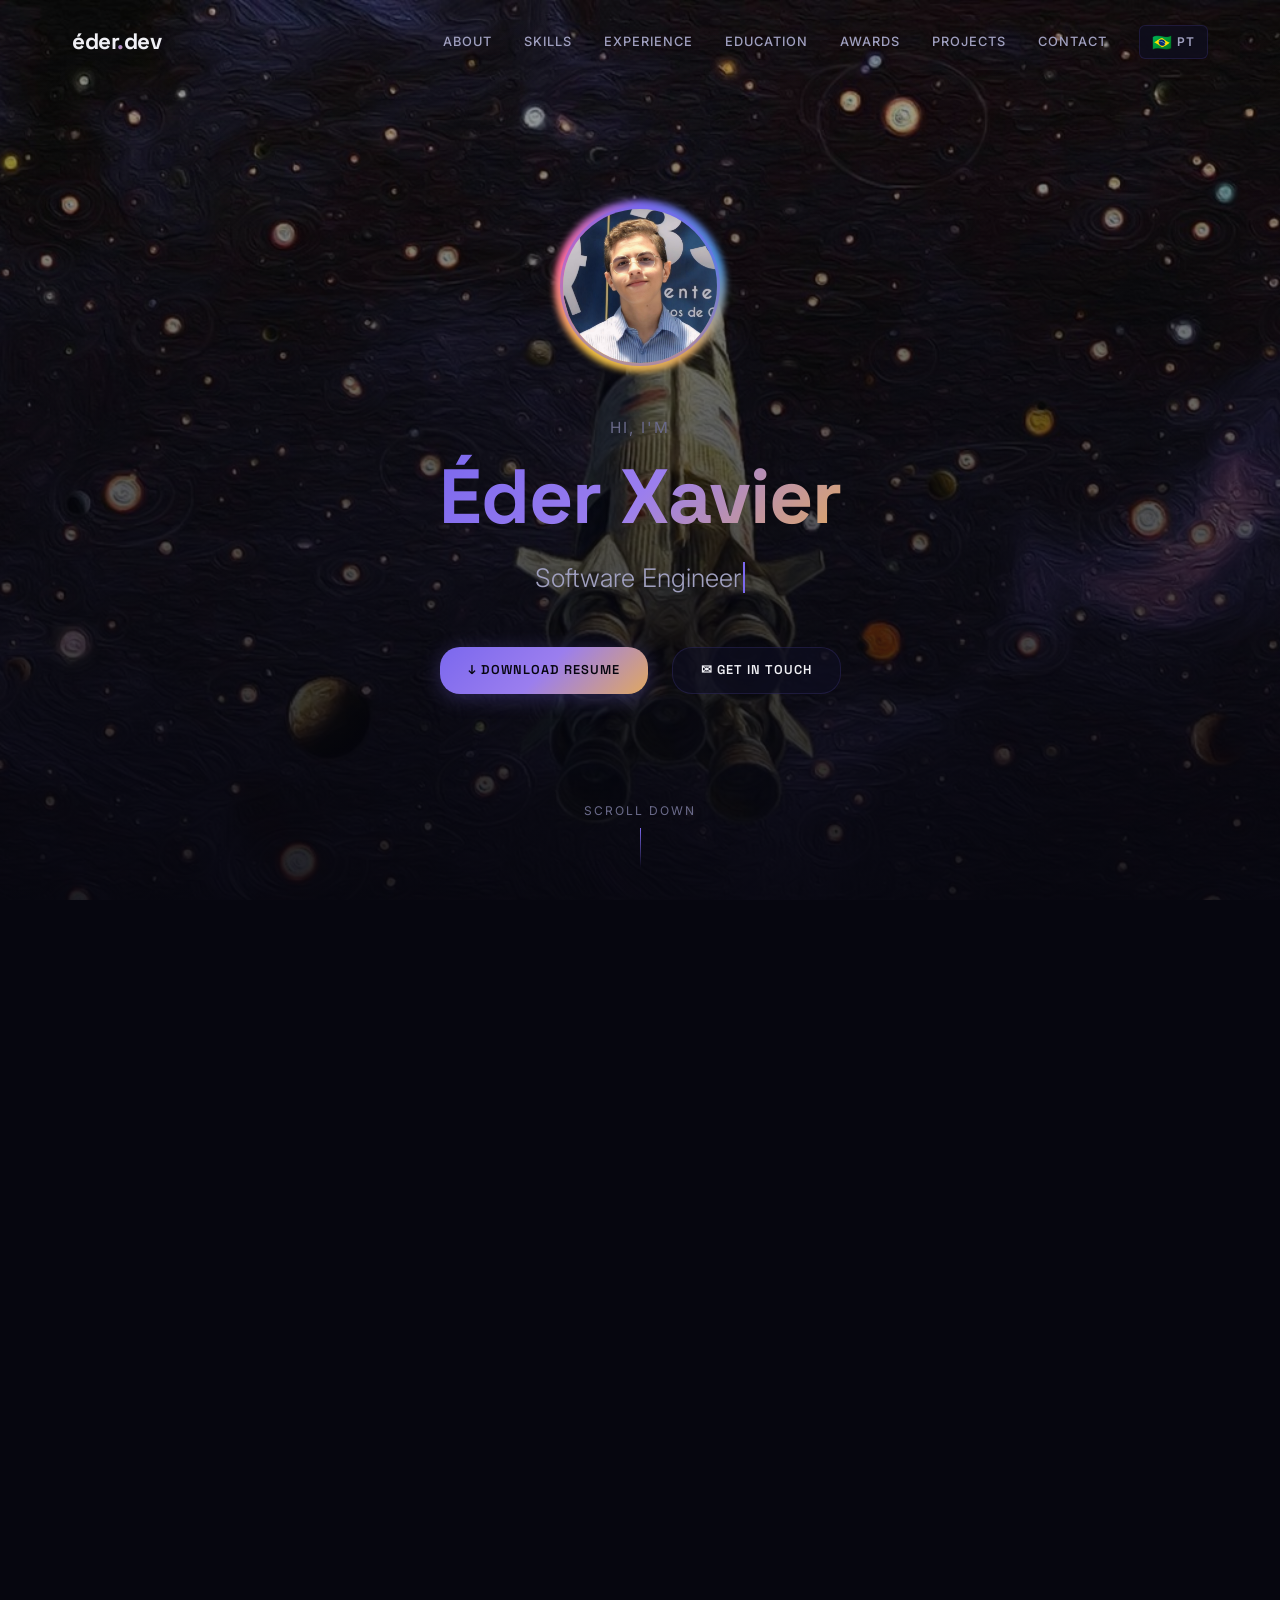
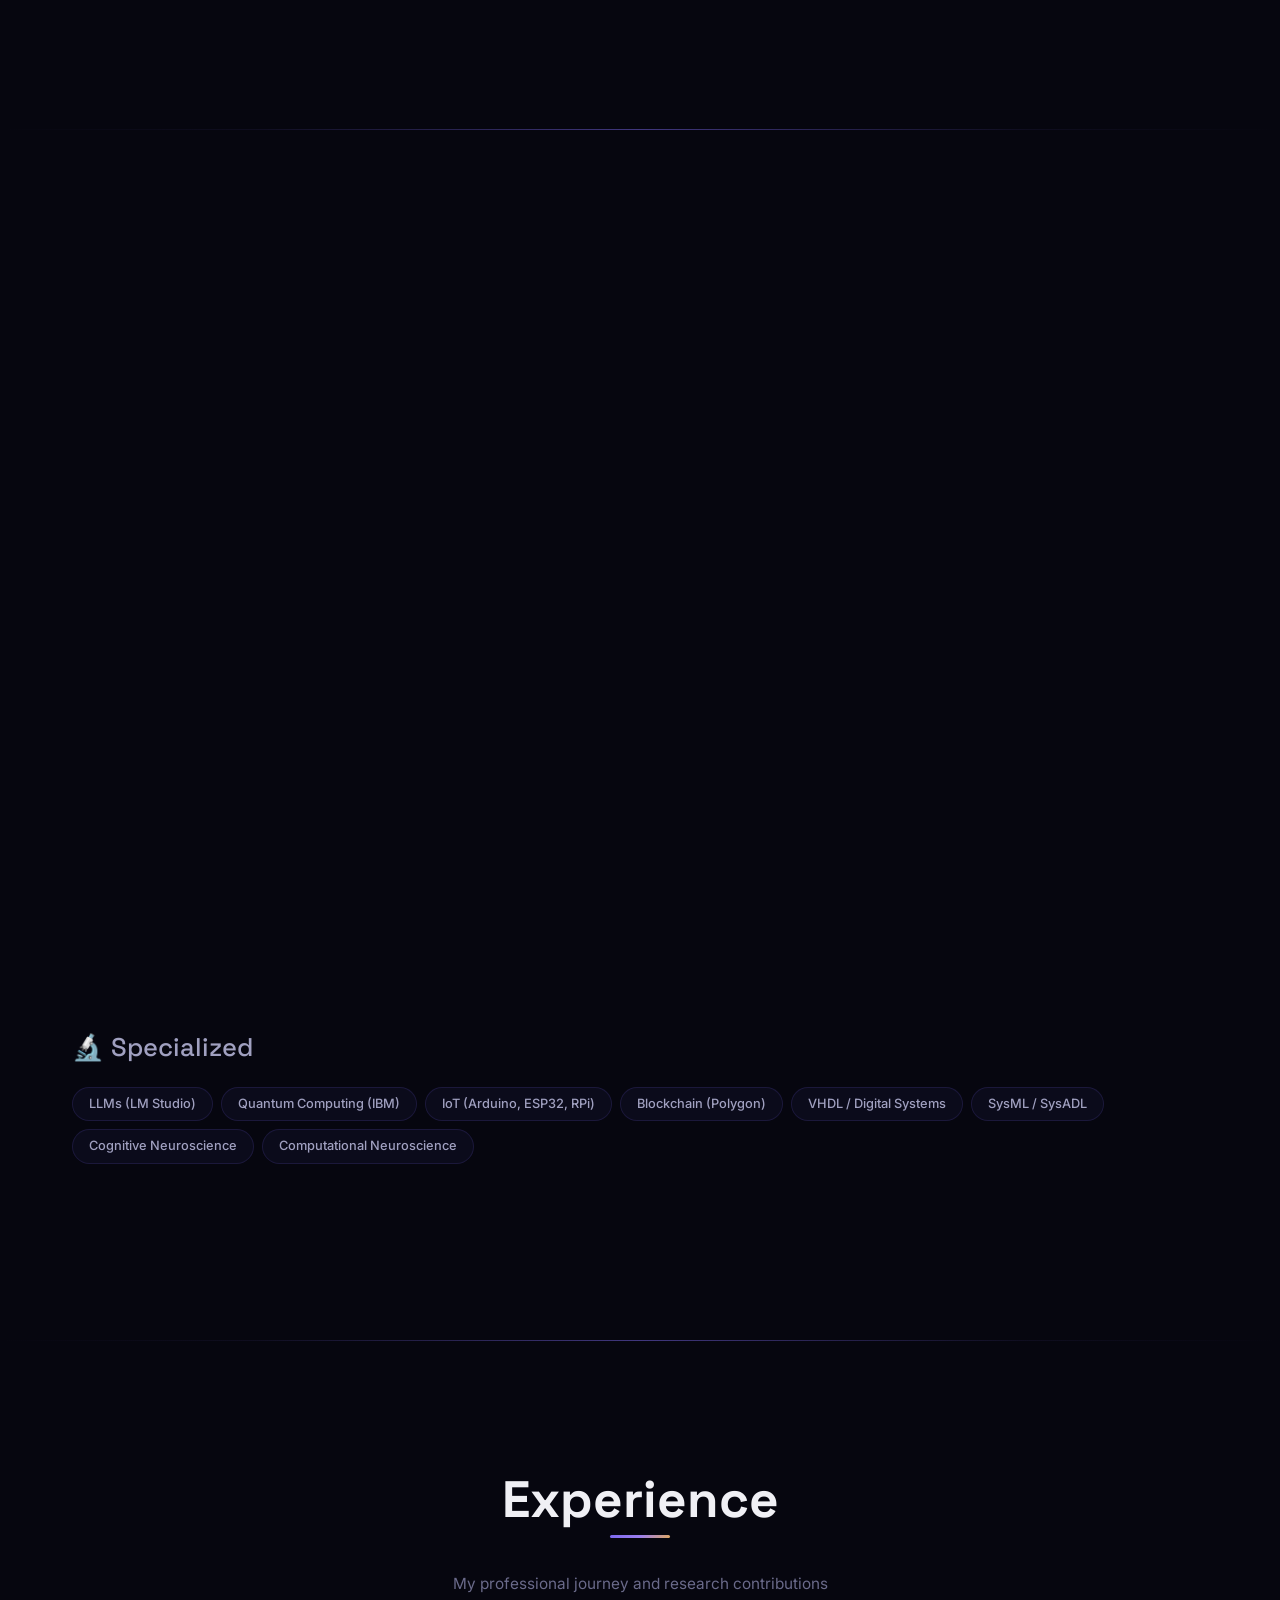
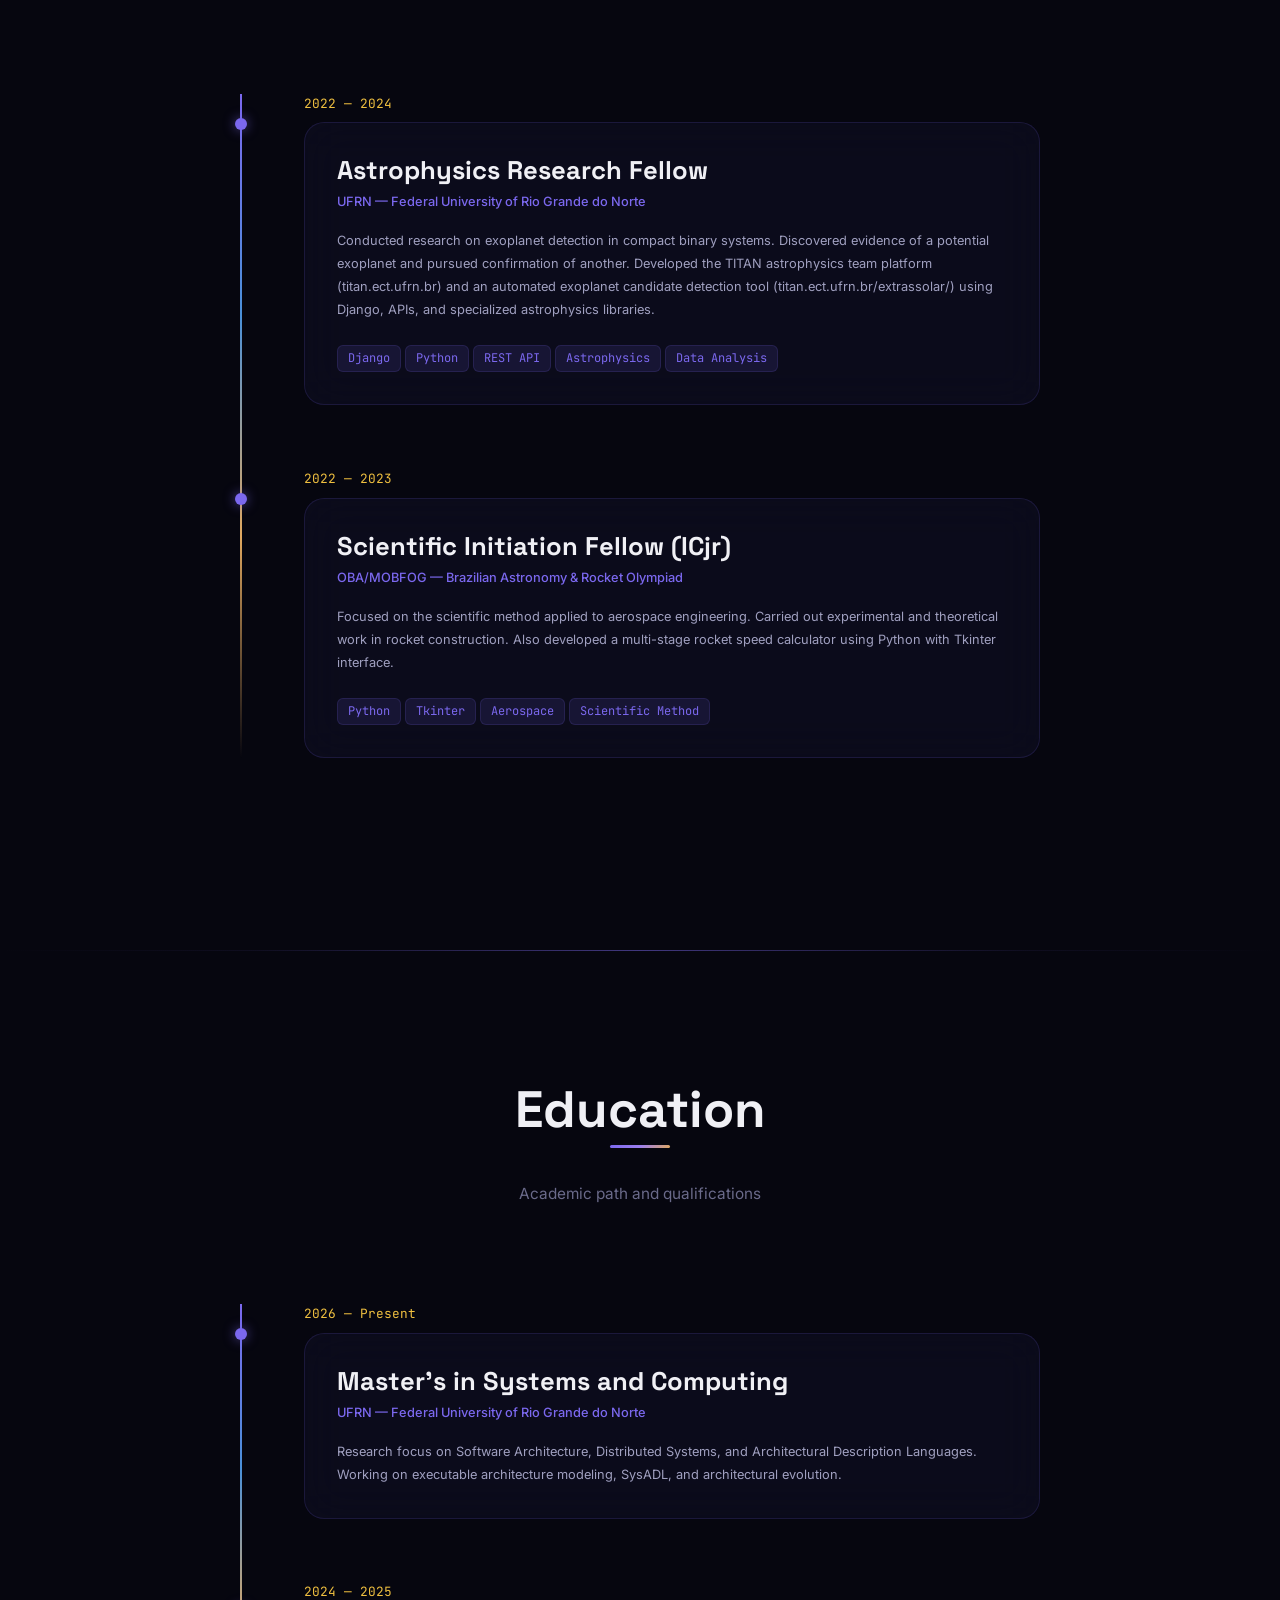
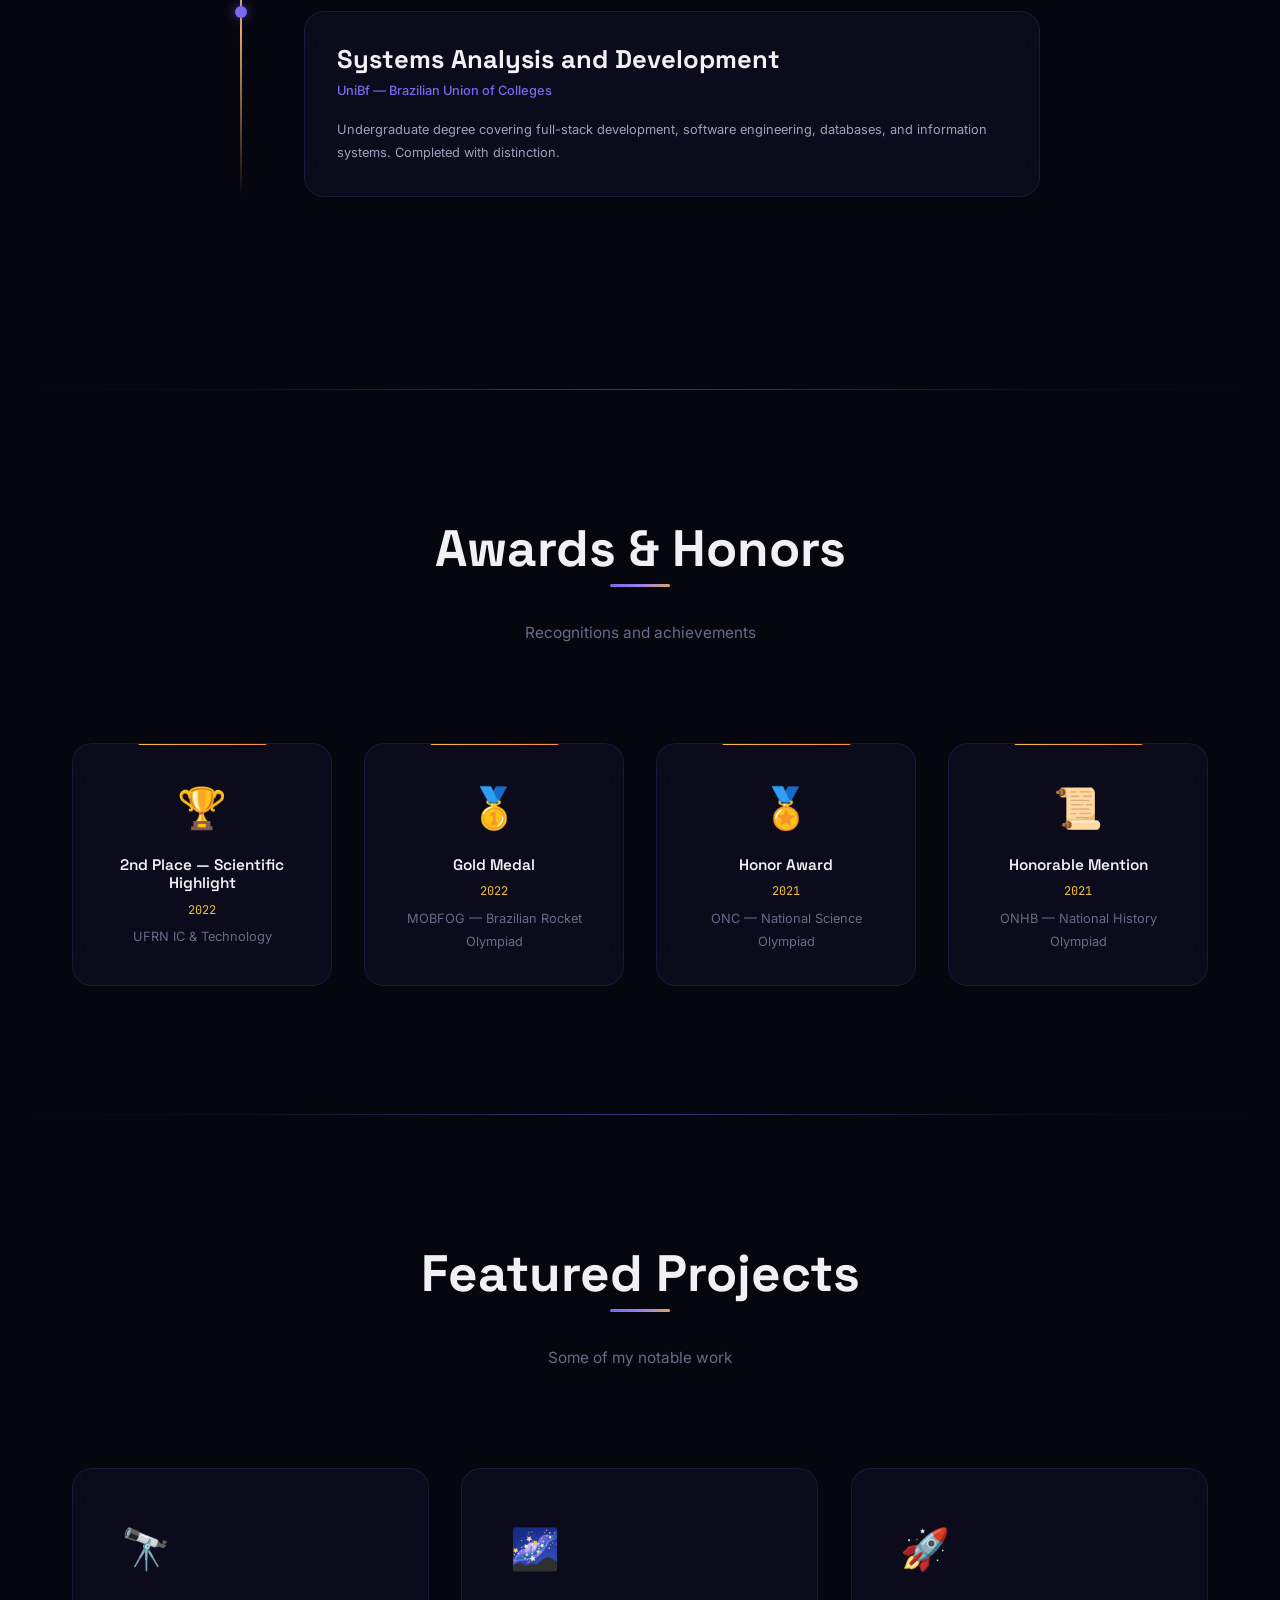
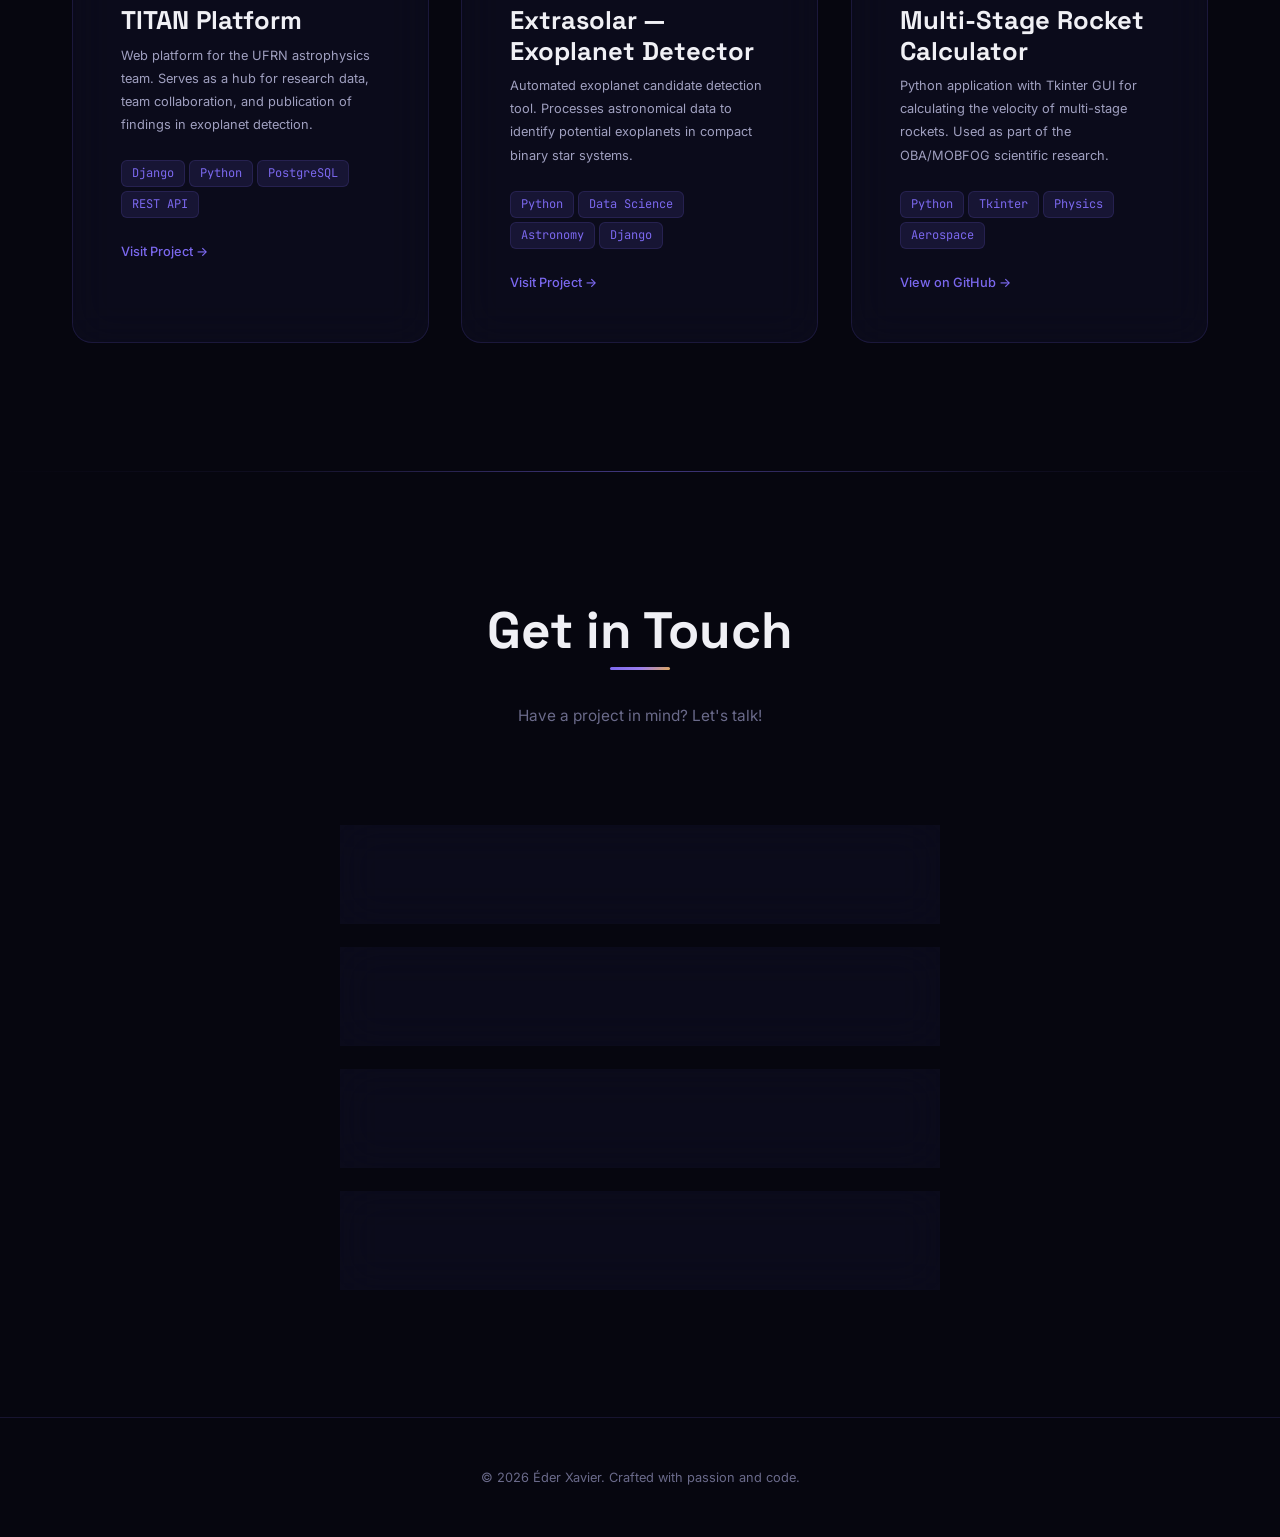
==== index.html @ 8500998a "initial" ====
<!DOCTYPE html>
<html lang="en">
<head>
  <meta charset="UTF-8">
  <meta name="viewport" content="width=device-width, initial-scale=1.0">
  <meta name="description" content="Éder Xavier — Software Engineer, Astrophysics Researcher & MSc Student. Portfolio showcasing projects in software architecture, distributed systems, and exoplanet detection.">
  <meta name="keywords" content="Éder Xavier, Software Engineer, Portfolio, UFRN, Astrophysics, Python, JavaScript, Django, React">
  <meta name="author" content="Éder Xavier">
  <meta property="og:title" content="Éder Xavier — Software Engineer & Researcher">
  <meta property="og:description" content="Portfolio showcasing software architecture, astrophysics research, and innovative web platforms.">
  <meta property="og:type" content="website">
  <title>Éder Xavier — Software Engineer & Researcher</title>

  <!-- Stylesheets -->
  <link rel="stylesheet" href="css/base.css">
  <link rel="stylesheet" href="css/layout.css">
  <link rel="stylesheet" href="css/components.css">
  <link rel="stylesheet" href="css/animations.css">

  <!-- Favicon (rocket emoji as SVG favicon) -->
  <link rel="icon" href="data:image/svg+xml,<svg xmlns='http://www.w3.org/2000/svg' viewBox='0 0 100 100'><text y='.9em' font-size='90'>🚀</text></svg>">
</head>
<body>

  <!-- ========== LOADING SCREEN ========== -->
  <div class="loader" id="loader">
    <div class="loader__rocket">🚀</div>
    <div class="loader__bar">
      <div class="loader__progress" id="loader-progress"></div>
    </div>
  </div>

  <!-- ========== PARTICLE CANVAS ========== -->
  <canvas id="particles-canvas"></canvas>

  <!-- ========== NAVIGATION ========== -->
  <nav class="nav" id="navbar">
    <div class="nav__inner">
      <a href="#" class="nav__logo">éder<span>.</span>dev</a>

      <div class="nav__links" id="nav-links">
        <a href="#about" class="nav__link" data-i18n="nav.about">About</a>
        <a href="#skills" class="nav__link" data-i18n="nav.skills">Skills</a>
        <a href="#experience" class="nav__link" data-i18n="nav.experience">Experience</a>
        <a href="#education" class="nav__link" data-i18n="nav.education">Education</a>
        <a href="#awards" class="nav__link" data-i18n="nav.awards">Awards</a>
        <a href="#projects" class="nav__link" data-i18n="nav.projects">Projects</a>
        <a href="#contact" class="nav__link" data-i18n="nav.contact">Contact</a>

        <button class="lang-toggle" id="lang-toggle" aria-label="Toggle Language">
          <span class="lang-toggle__flag">🇧🇷</span>
          <span class="lang-toggle__text">PT</span>
        </button>
      </div>

      <div class="nav__hamburger" id="hamburger">
        <span></span>
        <span></span>
        <span></span>
      </div>
    </div>
  </nav>

  <!-- ========== HERO SECTION ========== -->
  <section class="section section--hero" id="hero">
    <div class="hero">
      <div class="hero__bg">
        <img src="media/fotofoguete.jpeg" alt="Rocket launching through space — artistic painting" loading="eager">
        <div class="hero__overlay"></div>
      </div>

      <div class="hero__content">
        <div class="hero__photo-wrapper">
          <div class="hero__photo-glow"></div>
          <img src="media/eu.jpg" alt="Éder Xavier — Profile Photo" class="hero__photo">
        </div>

        <p class="hero__greeting" style="font-size: var(--fs-body); color: var(--color-text-muted); margin-bottom: var(--space-sm); letter-spacing: 2px; text-transform: uppercase;">
          <span data-i18n="hero.greeting">Hi, I'm</span>
        </p>

        <h1 class="hero__name">
          <span class="text-gradient">Éder Xavier</span>
        </h1>

        <div class="hero__title-line">
          <span id="typewriter"></span><span class="typewriter-cursor"></span>
        </div>

        <div class="hero__cta">
          <a href="docs/eder-resume-2026.pdf" class="btn btn--primary" download data-i18n="hero.cta.resume">↓ Download Resume</a>
          <a href="#contact" class="btn btn--outline" data-i18n="hero.cta.contact">✉ Get in Touch</a>
        </div>
      </div>

      <div class="hero__scroll">
        <span data-i18n="hero.scroll">Scroll Down</span>
        <div class="hero__scroll-line"></div>
      </div>
    </div>
  </section>

  <!-- ========== ABOUT SECTION ========== -->
  <section class="section" id="about">
    <div class="container">
      <div class="section__header reveal">
        <h2 class="section__title" data-i18n="about.title">About Me</h2>
        <p class="section__subtitle" data-i18n="about.subtitle">A glimpse into who I am and what drives me</p>
      </div>

      <div class="about__grid">
        <div class="about__text">
          <p class="reveal reveal-delay-1" data-i18n="about.p1">
            I work in the field of Computing, focusing on Software Architecture, Distributed Systems, and Architectural Description Languages. My research centers on modeling, analysis, and execution of complex system architectures.
          </p>
          <p class="reveal reveal-delay-2" data-i18n="about.p2">
            I have experience in experimental software engineering, executable architectures, and the evolution of modeling languages, including SysML, ADLs, and tools supporting architectural execution.
          </p>
          <p class="reveal reveal-delay-3" data-i18n="about.p3">
            Beyond software, my background in astrophysics research and Neuroscience — gives me a unique interdisciplinary perspective that I bring to every project.
          </p>
        </div>

        <div class="about__info reveal reveal-delay-2">
          <div class="about__stats">
            <div class="stat">
              <div class="stat__number" data-count="4" data-suffix="+">0</div>
              <div class="stat__label" data-i18n="stat.years">Years of Experience</div>
            </div>
            <div class="stat">
              <div class="stat__number" data-count="10" data-suffix="+">0</div>
              <div class="stat__label" data-i18n="stat.projects">Projects Completed</div>
            </div>
            <div class="stat">
              <div class="stat__number" data-count="5" data-suffix="+">0</div>
              <div class="stat__label" data-i18n="stat.publications">Research Areas</div>
            </div>
          </div>

          <div style="margin-top: var(--space-2xl);">
            <div class="reveal reveal-delay-3" style="display: flex; gap: var(--space-md); flex-wrap: wrap;">
              <span class="badge badge--gold">🇧🇷 Português — Nativo</span>
              <span class="badge badge--gold">🇺🇸 English — Proficient</span>
              <span class="badge">🇫🇷 Français — Basic</span>
            </div>
          </div>
        </div>
      </div>
    </div>
  </section>

  <div class="section-divider"></div>

  <!-- ========== SKILLS SECTION ========== -->
  <section class="section" id="skills">
    <div class="container">
      <div class="section__header reveal">
        <h2 class="section__title" data-i18n="skills.title">Skills & Technologies</h2>
        <p class="section__subtitle" data-i18n="skills.subtitle">Technologies and tools I work with</p>
      </div>

      <!-- Programming Languages -->
      <div class="skills__category reveal">
        <h3 class="skills__category-title" data-i18n="skills.languages">💻 Programming Languages</h3>
        <div class="skills__list">
          <span class="badge">Python</span>
          <span class="badge">JavaScript</span>
          <span class="badge">TypeScript</span>
          <span class="badge">Java</span>
          <span class="badge">PHP</span>
          <span class="badge">Dart</span>
          <span class="badge">C#</span>
          <span class="badge">C++</span>
          <span class="badge">Fortran</span>
          <span class="badge">MATLAB</span>
        </div>
      </div>

      <!-- Frameworks -->
      <div class="skills__category reveal">
        <h3 class="skills__category-title" data-i18n="skills.frameworks">🚀 Frameworks & Libraries</h3>
        <div class="skills__list">
          <span class="badge">Django</span>
          <span class="badge">Node.js</span>
          <span class="badge">React</span>
          <span class="badge">React Native</span>
          <span class="badge">Angular</span>
          <span class="badge">Sklearn</span>
          <span class="badge">TensorFlow</span>
          <span class="badge">Tkinter</span>
        </div>
      </div>

      <!-- DevOps -->
      <div class="skills__category reveal">
        <h3 class="skills__category-title" data-i18n="skills.devops">☁️ DevOps & Infrastructure</h3>
        <div class="skills__list">
          <span class="badge">Git / GitHub / GitLab</span>
          <span class="badge">AWS (EC2, S3, RDS)</span>
          <span class="badge">Nginx</span>
          <span class="badge">Gunicorn</span>
          <span class="badge">Linux</span>
          <span class="badge">UmbrellOS</span>
          <span class="badge">CasaOS</span>
          <span class="badge">REST APIs</span>
        </div>
      </div>

      <!-- Databases -->
      <div class="skills__category reveal">
        <h3 class="skills__category-title" data-i18n="skills.databases">🗄️ Databases</h3>
        <div class="skills__list">
          <span class="badge">PostgreSQL</span>
          <span class="badge">MySQL</span>
          <span class="badge">SQLite</span>
        </div>
      </div>

      <!-- Specialized -->
      <div class="skills__category reveal">
        <h3 class="skills__category-title" data-i18n="skills.other">🔬 Specialized</h3>
        <div class="skills__list">
          <span class="badge">LLMs (LM Studio)</span>
          <span class="badge">Quantum Computing (IBM)</span>
          <span class="badge">IoT (Arduino, ESP32, RPi)</span>
          <span class="badge">Blockchain (Polygon)</span>
          <span class="badge">VHDL / Digital Systems</span>
          <span class="badge">SysML / SysADL</span>
          <span class="badge">Cognitive Neuroscience</span>
          <span class="badge">Computational Neuroscience</span>
        </div>
      </div>
    </div>
  </section>

  <div class="section-divider"></div>

  <!-- ========== EXPERIENCE SECTION ========== -->
  <section class="section" id="experience">
    <div class="container">
      <div class="section__header reveal">
        <h2 class="section__title" data-i18n="experience.title">Experience</h2>
        <p class="section__subtitle" data-i18n="experience.subtitle">My professional journey and research contributions</p>
      </div>

      <div class="timeline">
        <!-- Astrophysics Research -->
        <div class="timeline__item reveal">
          <div class="timeline__dot"></div>
          <div class="timeline__date" data-i18n="exp1.date">2022 — 2024</div>
          <div class="timeline__card">
            <h3 class="timeline__card-title" data-i18n="exp1.title">Astrophysics Research Fellow</h3>
            <p class="timeline__card-subtitle" data-i18n="exp1.org">UFRN — Federal University of Rio Grande do Norte</p>
            <p class="timeline__card-text" data-i18n="exp1.desc">
              Conducted research on exoplanet detection in compact binary systems. Discovered evidence of a potential exoplanet and pursued confirmation of another. Developed the TITAN astrophysics team platform (titan.ect.ufrn.br) and an automated exoplanet candidate detection tool (titan.ect.ufrn.br/extrassolar/) using Django, APIs, and specialized astrophysics libraries.
            </p>
            <div class="card__tags">
              <span class="tag">Django</span>
              <span class="tag">Python</span>
              <span class="tag">REST API</span>
              <span class="tag">Astrophysics</span>
              <span class="tag">Data Analysis</span>
            </div>
          </div>
        </div>

        <!-- IC Junior -->
        <div class="timeline__item reveal">
          <div class="timeline__dot"></div>
          <div class="timeline__date" data-i18n="exp2.date">2022 — 2023</div>
          <div class="timeline__card">
            <h3 class="timeline__card-title" data-i18n="exp2.title">Scientific Initiation Fellow (ICjr)</h3>
            <p class="timeline__card-subtitle" data-i18n="exp2.org">OBA/MOBFOG — Brazilian Astronomy & Rocket Olympiad</p>
            <p class="timeline__card-text" data-i18n="exp2.desc">
              Focused on the scientific method applied to aerospace engineering. Carried out experimental and theoretical work in rocket construction. Also developed a multi-stage rocket speed calculator using Python with Tkinter interface.
            </p>
            <div class="card__tags">
              <span class="tag">Python</span>
              <span class="tag">Tkinter</span>
              <span class="tag">Aerospace</span>
              <span class="tag">Scientific Method</span>
            </div>
          </div>
        </div>
      </div>
    </div>
  </section>

  <div class="section-divider"></div>

  <!-- ========== EDUCATION SECTION ========== -->
  <section class="section" id="education">
    <div class="container">
      <div class="section__header reveal">
        <h2 class="section__title" data-i18n="education.title">Education</h2>
        <p class="section__subtitle" data-i18n="education.subtitle">Academic path and qualifications</p>
      </div>

      <div class="timeline">
        <!-- MSc -->
        <div class="timeline__item reveal">
          <div class="timeline__dot"></div>
          <div class="timeline__date" data-i18n="edu1.date">2026 — Present</div>
          <div class="timeline__card">
            <h3 class="timeline__card-title" data-i18n="edu1.title">Master's in Systems and Computing</h3>
            <p class="timeline__card-subtitle" data-i18n="edu1.org">UFRN — Federal University of Rio Grande do Norte</p>
            <p class="timeline__card-text" data-i18n="edu1.desc">
              Research focus on Software Architecture, Distributed Systems, and Architectural Description Languages. Working on executable architecture modeling, SysADL, and architectural evolution.
            </p>
          </div>
        </div>

        <!-- ADS -->
        <div class="timeline__item reveal">
          <div class="timeline__dot"></div>
          <div class="timeline__date" data-i18n="edu2.date">2024 — 2025</div>
          <div class="timeline__card">
            <h3 class="timeline__card-title" data-i18n="edu2.title">Systems Analysis and Development</h3>
            <p class="timeline__card-subtitle" data-i18n="edu2.org">UniBf — Brazilian Union of Colleges</p>
            <p class="timeline__card-text" data-i18n="edu2.desc">
              Undergraduate degree covering full-stack development, software engineering, databases, and information systems. Completed with distinction.
            </p>
          </div>
        </div>
      </div>
    </div>
  </section>

  <div class="section-divider"></div>

  <!-- ========== AWARDS SECTION ========== -->
  <section class="section" id="awards">
    <div class="container">
      <div class="section__header reveal">
        <h2 class="section__title" data-i18n="awards.title">Awards & Honors</h2>
        <p class="section__subtitle" data-i18n="awards.subtitle">Recognitions and achievements</p>
      </div>

      <div class="awards__grid">
        <div class="award-card reveal reveal-delay-1">
          <div class="award-card__icon">🏆</div>
          <h3 class="award-card__title" data-i18n="award1.title">2nd Place — Scientific Highlight</h3>
          <span class="award-card__year">2022</span>
          <p class="award-card__org" data-i18n="award1.org">UFRN IC & Technology</p>
        </div>

        <div class="award-card reveal reveal-delay-2">
          <div class="award-card__icon">🥇</div>
          <h3 class="award-card__title" data-i18n="award2.title">Gold Medal</h3>
          <span class="award-card__year">2022</span>
          <p class="award-card__org" data-i18n="award2.org">MOBFOG — Brazilian Rocket Olympiad</p>
        </div>

        <div class="award-card reveal reveal-delay-3">
          <div class="award-card__icon">🏅</div>
          <h3 class="award-card__title" data-i18n="award3.title">Honor Award</h3>
          <span class="award-card__year">2021</span>
          <p class="award-card__org" data-i18n="award3.org">ONC — National Science Olympiad</p>
        </div>

        <div class="award-card reveal reveal-delay-4">
          <div class="award-card__icon">📜</div>
          <h3 class="award-card__title" data-i18n="award4.title">Honorable Mention</h3>
          <span class="award-card__year">2021</span>
          <p class="award-card__org" data-i18n="award4.org">ONHB — National History Olympiad</p>
        </div>
      </div>
    </div>
  </section>

  <div class="section-divider"></div>

  <!-- ========== PROJECTS SECTION ========== -->
  <section class="section" id="projects">
    <div class="container">
      <div class="section__header reveal">
        <h2 class="section__title" data-i18n="projects.title">Featured Projects</h2>
        <p class="section__subtitle" data-i18n="projects.subtitle">Some of my notable work</p>
      </div>

      <div class="projects__grid">
        <!-- TITAN Platform -->
        <div class="card reveal reveal-delay-1">
          <div class="card__icon">🔭</div>
          <h3 class="card__title" data-i18n="proj1.title">TITAN Platform</h3>
          <p class="card__description" data-i18n="proj1.desc">
            Web platform for the UFRN astrophysics team. Serves as a hub for research data, team collaboration, and publication of findings in exoplanet detection.
          </p>
          <div class="card__tags">
            <span class="tag">Django</span>
            <span class="tag">Python</span>
            <span class="tag">PostgreSQL</span>
            <span class="tag">REST API</span>
          </div>
          <a href="https://titan.ect.ufrn.br/" class="card__link" target="_blank" rel="noopener">
            Visit Project →
          </a>
        </div>

        <!-- Extrasolar -->
        <div class="card reveal reveal-delay-2">
          <div class="card__icon">🌌</div>
          <h3 class="card__title" data-i18n="proj2.title">Extrasolar — Exoplanet Detector</h3>
          <p class="card__description" data-i18n="proj2.desc">
            Automated exoplanet candidate detection tool. Processes astronomical data to identify potential exoplanets in compact binary star systems.
          </p>
          <div class="card__tags">
            <span class="tag">Python</span>
            <span class="tag">Data Science</span>
            <span class="tag">Astronomy</span>
            <span class="tag">Django</span>
          </div>
          <a href="https://titan.ect.ufrn.br/extrassolar/" class="card__link" target="_blank" rel="noopener">
            Visit Project →
          </a>
        </div>

        <!-- Rocket Calculator -->
        <div class="card reveal reveal-delay-3">
          <div class="card__icon">🚀</div>
          <h3 class="card__title" data-i18n="proj3.title">Multi-Stage Rocket Calculator</h3>
          <p class="card__description" data-i18n="proj3.desc">
            Python application with Tkinter GUI for calculating the velocity of multi-stage rockets. Used as part of the OBA/MOBFOG scientific research.
          </p>
          <div class="card__tags">
            <span class="tag">Python</span>
            <span class="tag">Tkinter</span>
            <span class="tag">Physics</span>
            <span class="tag">Aerospace</span>
          </div>
          <a href="https://github.com/eder-xavier/" class="card__link" target="_blank" rel="noopener">
            View on GitHub →
          </a>
        </div>
      </div>
    </div>
  </section>

  <div class="section-divider"></div>

  <!-- ========== CONTACT SECTION ========== -->
  <section class="section" id="contact">
    <div class="container">
      <div class="section__header reveal">
        <h2 class="section__title" data-i18n="contact.title">Get in Touch</h2>
        <p class="section__subtitle" data-i18n="contact.subtitle">Have a project in mind? Let's talk!</p>
      </div>

      <div class="contact__links reveal" style="max-width: 600px; margin: 0 auto;">
          <a href="mailto:ederviniciussxf@gmail.com" class="contact-link">
            <div class="contact-link__icon">✉</div>
            <div>
              <div class="contact-link__label" data-i18n="contact.label.email">Email</div>
              <div class="contact-link__value">ederviniciussxf@gmail.com</div>
            </div>
          </a>

          <div class="contact-link" style="cursor: default;">
            <div class="contact-link__icon">📍</div>
            <div>
              <div class="contact-link__label" data-i18n="contact.label.location">Location</div>
              <div class="contact-link__value" data-i18n="contact.location.value">Natal/RN — Brazil</div>
            </div>
          </div>

          <a href="https://github.com/eder-xavier/" class="contact-link" target="_blank" rel="noopener">
            <div class="contact-link__icon">💻</div>
            <div>
              <div class="contact-link__label" data-i18n="contact.label.github">GitHub</div>
              <div class="contact-link__value">eder-xavier</div>
            </div>
          </a>

          <a href="https://www.linkedin.com/in/%C3%A9der-xavier-683129297" class="contact-link" target="_blank" rel="noopener">
            <div class="contact-link__icon">🔗</div>
            <div>
              <div class="contact-link__label" data-i18n="contact.label.linkedin">LinkedIn</div>
              <div class="contact-link__value">Éder Xavier</div>
            </div>
          </a>
        </div>
    </div>
  </section>

  <!-- ========== FOOTER ========== -->
  <footer class="footer">
    <div class="container">
      <p data-i18n="footer.text">© 2026 Éder Xavier. Crafted with passion and code.</p>
    </div>
  </footer>

  <!-- ========== BACK TO TOP ========== -->
  <button class="back-to-top" id="back-to-top" aria-label="Back to top">↑</button>

  <!-- ========== SCRIPTS ========== -->
  <script src="js/particles.js"></script>
  <script src="js/typewriter.js"></script>
  <script src="js/navigation.js"></script>
  <script src="js/animations.js"></script>
  <script src="js/i18n.js"></script>
  <script src="js/app.js"></script>

</body>
</html>
---- css/base.css ----
/* ==========================================================================
   BASE.CSS — Design Tokens, Reset, Typography
   ========================================================================== */

@import url('https://fonts.googleapis.com/css2?family=Space+Grotesk:wght@300;400;500;600;700&family=Inter:wght@300;400;500;600;700&family=JetBrains+Mono:wght@400;500&display=swap');

/* ---------- Design Tokens ---------- */
:root {
  /* Core Palette */
  --color-bg-primary:    #06060f;
  --color-bg-secondary:  #0d0d1a;
  --color-bg-tertiary:   #141428;
  --color-surface:       rgba(20, 20, 50, 0.6);
  --color-surface-hover: rgba(30, 30, 70, 0.7);

  /* Accents */
  --color-accent-gold:     #f0c040;
  --color-accent-gold-dim: #c9a020;
  --color-accent-purple:   #7b68ee;
  --color-accent-blue:     #4a90d9;
  --color-accent-pink:     #ff6b9d;
  --color-accent-amber:    #e0a860;
  --color-accent-orange:   #ff8c42;

  /* Gradients */
  --gradient-primary:   linear-gradient(135deg, #7b68ee 0%, #9b7eee 50%, #e0a860 100%);
  --gradient-gold:      linear-gradient(135deg, #f0c040 0%, #ff8c42 100%);
  --gradient-hero:      linear-gradient(180deg, transparent 0%, rgba(6, 6, 15, 0.4) 40%, rgba(6, 6, 15, 0.85) 100%);
  --gradient-card:      linear-gradient(145deg, rgba(123, 104, 238, 0.08) 0%, rgba(74, 144, 217, 0.04) 100%);

  /* Glass */
  --glass-bg:           rgba(15, 15, 35, 0.65);
  --glass-border:       rgba(123, 104, 238, 0.15);
  --glass-blur:         20px;

  /* Text */
  --color-text-primary:   #f0f0f5;
  --color-text-secondary: #a0a0c0;
  --color-text-muted:     #6a6a8a;
  --color-text-accent:    #7b68ee;

  /* Typography */
  --font-heading: 'Space Grotesk', sans-serif;
  --font-body:    'Inter', sans-serif;
  --font-mono:    'JetBrains Mono', monospace;

  --fs-hero:     clamp(2.8rem, 6vw, 5.5rem);
  --fs-h1:       clamp(2rem, 4vw, 3.2rem);
  --fs-h2:       clamp(1.6rem, 3vw, 2.4rem);
  --fs-h3:       clamp(1.2rem, 2vw, 1.6rem);
  --fs-body:     clamp(0.95rem, 1.2vw, 1.1rem);
  --fs-small:    clamp(0.8rem, 1vw, 0.9rem);
  --fs-tiny:     0.75rem;

  --fw-light:    300;
  --fw-regular:  400;
  --fw-medium:   500;
  --fw-semibold: 600;
  --fw-bold:     700;

  --lh-tight:    1.2;
  --lh-normal:   1.6;
  --lh-relaxed:  1.8;

  /* Spacing */
  --space-xs:   0.25rem;
  --space-sm:   0.5rem;
  --space-md:   1rem;
  --space-lg:   1.5rem;
  --space-xl:   2rem;
  --space-2xl:  3rem;
  --space-3xl:  4rem;
  --space-4xl:  6rem;
  --space-5xl:  8rem;

  /* Border Radius */
  --radius-sm:   6px;
  --radius-md:   12px;
  --radius-lg:   20px;
  --radius-xl:   28px;
  --radius-full: 50%;

  /* Shadows */
  --shadow-sm:   0 2px 8px rgba(0, 0, 0, 0.3);
  --shadow-md:   0 4px 20px rgba(0, 0, 0, 0.4);
  --shadow-lg:   0 8px 40px rgba(0, 0, 0, 0.5);
  --shadow-glow: 0 0 30px rgba(123, 104, 238, 0.3);
  --shadow-gold: 0 0 30px rgba(240, 192, 64, 0.25);

  /* Transitions */
  --transition-fast:   0.2s cubic-bezier(0.4, 0, 0.2, 1);
  --transition-base:   0.3s cubic-bezier(0.4, 0, 0.2, 1);
  --transition-slow:   0.5s cubic-bezier(0.4, 0, 0.2, 1);
  --transition-spring: 0.6s cubic-bezier(0.34, 1.56, 0.64, 1);

  /* Z-index layers */
  --z-particles:  1;
  --z-content:    10;
  --z-nav:        100;
  --z-overlay:    200;
  --z-modal:      300;
  --z-loader:     1000;
}

/* ---------- CSS Reset ---------- */
*, *::before, *::after {
  margin: 0;
  padding: 0;
  box-sizing: border-box;
}

html {
  scroll-behavior: smooth;
  -webkit-font-smoothing: antialiased;
  -moz-osx-font-smoothing: grayscale;
  text-rendering: optimizeLegibility;
  font-size: 16px;
}

body {
  font-family: var(--font-body);
  font-size: var(--fs-body);
  font-weight: var(--fw-regular);
  line-height: var(--lh-normal);
  color: var(--color-text-primary);
  background-color: var(--color-bg-primary);
  overflow-x: hidden;
  min-height: 100vh;
}

img, video, svg {
  display: block;
  max-width: 100%;
  height: auto;
}

a {
  color: var(--color-accent-purple);
  text-decoration: none;
  transition: color var(--transition-fast);
}

a:hover {
  color: var(--color-accent-gold);
}

ul, ol {
  list-style: none;
}

button {
  font-family: inherit;
  cursor: pointer;
  border: none;
  background: none;
  color: inherit;
}

input, textarea {
  font-family: inherit;
  font-size: inherit;
  color: inherit;
  border: none;
  outline: none;
  background: none;
}

::selection {
  background: rgba(123, 104, 238, 0.35);
  color: var(--color-text-primary);
}

/* ---------- Scrollbar ---------- */
::-webkit-scrollbar {
  width: 8px;
}
::-webkit-scrollbar-track {
  background: var(--color-bg-primary);
}
::-webkit-scrollbar-thumb {
  background: linear-gradient(180deg, var(--color-accent-purple), var(--color-accent-blue));
  border-radius: 4px;
}
::-webkit-scrollbar-thumb:hover {
  background: linear-gradient(180deg, var(--color-accent-gold), var(--color-accent-orange));
}

/* ---------- Typography Base ---------- */
h1, h2, h3, h4, h5, h6 {
  font-family: var(--font-heading);
  font-weight: var(--fw-bold);
  line-height: var(--lh-tight);
  color: var(--color-text-primary);
}

p {
  line-height: var(--lh-relaxed);
  color: var(--color-text-secondary);
}

.text-gradient {
  background: var(--gradient-primary);
  -webkit-background-clip: text;
  -webkit-text-fill-color: transparent;
  background-clip: text;
}

.text-gradient-gold {
  background: var(--gradient-gold);
  -webkit-background-clip: text;
  -webkit-text-fill-color: transparent;
  background-clip: text;
}

.font-mono {
  font-family: var(--font-mono);
}
---- css/layout.css ----
/* ==========================================================================
   LAYOUT.CSS — Section Layouts, Grid, Responsive
   ========================================================================== */

/* ---------- Container ---------- */
.container {
  width: 100%;
  max-width: 1200px;
  margin: 0 auto;
  padding: 0 var(--space-xl);
}

/* ---------- Sections ---------- */
.section {
  position: relative;
  padding: var(--space-5xl) 0;
  z-index: var(--z-content);
}

.section--hero {
  min-height: 100vh;
  display: flex;
  align-items: center;
  justify-content: center;
  padding: 0;
}

.section__header {
  text-align: center;
  margin-bottom: var(--space-4xl);
}

.section__title {
  font-size: var(--fs-h1);
  margin-bottom: var(--space-md);
  position: relative;
  display: inline-block;
}

.section__title::after {
  content: '';
  position: absolute;
  bottom: -8px;
  left: 50%;
  transform: translateX(-50%);
  width: 60px;
  height: 3px;
  background: var(--gradient-primary);
  border-radius: 2px;
}

.section__subtitle {
  font-size: var(--fs-body);
  color: var(--color-text-muted);
  margin-top: var(--space-lg);
  max-width: 600px;
  margin-left: auto;
  margin-right: auto;
}

/* ---------- Section Divider ---------- */
.section-divider {
  width: 100%;
  height: 1px;
  background: linear-gradient(90deg,
      transparent 0%,
      var(--glass-border) 20%,
      var(--color-accent-purple) 50%,
      var(--glass-border) 80%,
      transparent 100%);
  opacity: 0.5;
}

/* ---------- Grid Systems ---------- */
.grid {
  display: grid;
  gap: var(--space-xl);
}

.grid--2 {
  grid-template-columns: repeat(2, 1fr);
}

.grid--3 {
  grid-template-columns: repeat(3, 1fr);
}

.grid--4 {
  grid-template-columns: repeat(4, 1fr);
}

.grid--auto {
  grid-template-columns: repeat(auto-fit, minmax(280px, 1fr));
}

/* ---------- Flex Utilities ---------- */
.flex {
  display: flex;
}

.flex-center {
  display: flex;
  align-items: center;
  justify-content: center;
}

.flex-between {
  display: flex;
  align-items: center;
  justify-content: space-between;
}

.flex-wrap {
  flex-wrap: wrap;
}

.flex-col {
  flex-direction: column;
}

.gap-sm {
  gap: var(--space-sm);
}

.gap-md {
  gap: var(--space-md);
}

.gap-lg {
  gap: var(--space-lg);
}

.gap-xl {
  gap: var(--space-xl);
}

.gap-2xl {
  gap: var(--space-2xl);
}

/* ---------- Hero Layout ---------- */
.hero {
  position: relative;
  width: 100%;
  min-height: 100vh;
  display: flex;
  align-items: center;
  justify-content: center;
  overflow: hidden;
}

.hero__bg {
  position: absolute;
  inset: 0;
  z-index: 0;
}

.hero__bg img {
  width: 100%;
  height: 100%;
  object-fit: cover;
  object-position: center 40%;
  filter: brightness(0.7) saturate(1.2);
}

.hero__overlay {
  position: absolute;
  inset: 0;
  background: var(--gradient-hero);
  z-index: 1;
}

.hero__content {
  position: relative;
  z-index: var(--z-content);
  text-align: center;
  max-width: 800px;
  padding: var(--space-xl);
}

.hero__photo-wrapper {
  position: relative;
  width: 160px;
  height: 160px;
  margin: 0 auto var(--space-2xl);
}

.hero__photo {
  width: 100%;
  height: 100%;
  border-radius: var(--radius-full);
  object-fit: cover;
  border: 3px solid rgba(123, 104, 238, 0.5);
  position: relative;
  z-index: 2;
}

.hero__photo-glow {
  position: absolute;
  inset: -6px;
  border-radius: var(--radius-full);
  background: conic-gradient(from 0deg,
      var(--color-accent-purple),
      var(--color-accent-blue),
      var(--color-accent-amber),
      var(--color-accent-gold),
      var(--color-accent-pink),
      var(--color-accent-purple));
  z-index: 1;
  animation: glow-rotate 4s linear infinite;
  filter: blur(3px);
}

.hero__name {
  font-size: var(--fs-hero);
  font-weight: var(--fw-bold);
  letter-spacing: -1px;
  margin-bottom: var(--space-md);
}

.hero__title-line {
  font-size: var(--fs-h3);
  color: var(--color-text-secondary);
  font-weight: var(--fw-light);
  min-height: 2rem;
  margin-bottom: var(--space-2xl);
}

.hero__cta {
  display: flex;
  gap: var(--space-lg);
  justify-content: center;
  flex-wrap: wrap;
}

/* Scroll indicator */
.hero__scroll {
  position: absolute;
  bottom: 2rem;
  left: 50%;
  transform: translateX(-50%);
  z-index: var(--z-content);
  display: flex;
  flex-direction: column;
  align-items: center;
  gap: var(--space-sm);
  color: var(--color-text-muted);
  font-size: var(--fs-tiny);
  text-transform: uppercase;
  letter-spacing: 2px;
  animation: float 3s ease-in-out infinite;
}

.hero__scroll-line {
  width: 1px;
  height: 40px;
  background: linear-gradient(180deg, var(--color-accent-purple), transparent);
  animation: scroll-pulse 2s ease-in-out infinite;
}

/* ---------- About Layout ---------- */
.about__grid {
  display: grid;
  grid-template-columns: 1fr 1fr;
  gap: var(--space-3xl);
  align-items: start;
}

.about__text p {
  margin-bottom: var(--space-lg);
}

.about__stats {
  display: grid;
  grid-template-columns: repeat(3, 1fr);
  gap: var(--space-lg);
  margin-top: var(--space-2xl);
}

.stat {
  text-align: center;
  padding: var(--space-lg);
  background: var(--glass-bg);
  border: 1px solid var(--glass-border);
  border-radius: var(--radius-md);
  backdrop-filter: blur(var(--glass-blur));
  -webkit-backdrop-filter: blur(var(--glass-blur));
}

.stat__number {
  font-family: var(--font-heading);
  font-size: var(--fs-h2);
  font-weight: var(--fw-bold);
  background: var(--gradient-gold);
  -webkit-background-clip: text;
  -webkit-text-fill-color: transparent;
  background-clip: text;
}

.stat__label {
  font-size: var(--fs-small);
  color: var(--color-text-muted);
  margin-top: var(--space-xs);
}

/* ---------- Skills Layout ---------- */
.skills__category {
  margin-bottom: var(--space-2xl);
}

.skills__category-title {
  font-size: var(--fs-h3);
  margin-bottom: var(--space-lg);
  color: var(--color-text-secondary);
  font-weight: var(--fw-medium);
  display: flex;
  align-items: center;
  gap: var(--space-sm);
}

.skills__category-title .icon {
  font-size: 1.2em;
}

.skills__list {
  display: flex;
  flex-wrap: wrap;
  gap: var(--space-sm);
}

/* ---------- Timeline Layout ---------- */
.timeline {
  position: relative;
  max-width: 800px;
  margin: 0 auto;
  padding-left: var(--space-3xl);
}

.timeline::before {
  content: '';
  position: absolute;
  left: 0;
  top: 0;
  bottom: 0;
  width: 2px;
  background: linear-gradient(180deg,
      var(--color-accent-purple),
      var(--color-accent-blue),
      var(--color-accent-amber),
      transparent);
}

.timeline__item {
  position: relative;
  margin-bottom: var(--space-3xl);
}

.timeline__dot {
  position: absolute;
  left: calc(-1 * var(--space-3xl) - 5px);
  top: var(--space-lg);
  width: 12px;
  height: 12px;
  border-radius: var(--radius-full);
  background: var(--color-accent-purple);
  box-shadow: 0 0 12px rgba(123, 104, 238, 0.6);
}

.timeline__date {
  font-family: var(--font-mono);
  font-size: var(--fs-small);
  color: var(--color-accent-gold);
  margin-bottom: var(--space-sm);
}

/* ---------- Projects Layout ---------- */
.projects__grid {
  display: grid;
  grid-template-columns: repeat(auto-fit, minmax(340px, 1fr));
  gap: var(--space-xl);
}

/* ---------- Awards Layout ---------- */
.awards__grid {
  display: grid;
  grid-template-columns: repeat(auto-fit, minmax(260px, 1fr));
  gap: var(--space-xl);
}

/* ---------- Contact Layout ---------- */
.contact__grid {
  display: grid;
  grid-template-columns: 1fr 1fr;
  gap: var(--space-3xl);
  max-width: 900px;
  margin: 0 auto;
}

.contact__form {
  display: flex;
  flex-direction: column;
  gap: var(--space-lg);
}

.contact__links {
  display: flex;
  flex-direction: column;
  gap: var(--space-lg);
}

/* ---------- Footer ---------- */
.footer {
  position: relative;
  z-index: var(--z-content);
  padding: var(--space-2xl) 0;
  text-align: center;
  border-top: 1px solid var(--glass-border);
}

.footer p {
  font-size: var(--fs-small);
  color: var(--color-text-muted);
}

/* ---------- Back to Top ---------- */
.back-to-top {
  position: fixed;
  bottom: 2rem;
  right: 2rem;
  width: 48px;
  height: 48px;
  border-radius: var(--radius-full);
  background: var(--glass-bg);
  border: 1px solid var(--glass-border);
  backdrop-filter: blur(var(--glass-blur));
  -webkit-backdrop-filter: blur(var(--glass-blur));
  display: flex;
  align-items: center;
  justify-content: center;
  color: var(--color-accent-purple);
  font-size: 1.4rem;
  z-index: var(--z-nav);
  opacity: 0;
  visibility: hidden;
  transform: translateY(20px);
  transition: all var(--transition-base);
  cursor: pointer;
}

.back-to-top.visible {
  opacity: 1;
  visibility: visible;
  transform: translateY(0);
}

.back-to-top:hover {
  background: rgba(123, 104, 238, 0.2);
  border-color: var(--color-accent-purple);
  box-shadow: var(--shadow-glow);
  transform: translateY(-3px);
}

/* ---------- Responsive ---------- */
@media (max-width: 1024px) {
  .about__grid {
    grid-template-columns: 1fr;
  }

  .contact__grid {
    grid-template-columns: 1fr;
  }

  .grid--3 {
    grid-template-columns: repeat(2, 1fr);
  }

  .grid--4 {
    grid-template-columns: repeat(2, 1fr);
  }
}

@media (max-width: 768px) {
  .container {
    padding: 0 var(--space-lg);
  }

  .section {
    padding: var(--space-4xl) 0;
  }

  .hero__photo-wrapper {
    width: 130px;
    height: 130px;
  }

  .about__stats {
    grid-template-columns: repeat(3, 1fr);
    gap: var(--space-sm);
  }

  .grid--2,
  .grid--3,
  .grid--4 {
    grid-template-columns: 1fr;
  }

  .projects__grid {
    grid-template-columns: 1fr;
  }

  .awards__grid {
    grid-template-columns: 1fr;
  }

  .timeline {
    padding-left: var(--space-2xl);
  }

  .timeline__dot {
    left: calc(-1 * var(--space-2xl) - 5px);
  }
}

@media (max-width: 480px) {
  .container {
    padding: 0 var(--space-md);
  }

  .section {
    padding: var(--space-3xl) 0;
  }

  .about__stats {
    grid-template-columns: 1fr 1fr 1fr;
  }

  .hero__cta {
    flex-direction: column;
    align-items: center;
  }
}
---- css/components.css ----
/* ==========================================================================
   COMPONENTS.CSS — Cards, Nav, Badges, Buttons, Timeline, Forms
   ========================================================================== */

/* ---------- Loading Screen ---------- */
.loader {
  position: fixed;
  inset: 0;
  z-index: var(--z-loader);
  background: var(--color-bg-primary);
  display: flex;
  flex-direction: column;
  align-items: center;
  justify-content: center;
  transition: opacity 0.6s ease, visibility 0.6s ease;
}

.loader.hidden {
  opacity: 0;
  visibility: hidden;
  pointer-events: none;
}

.loader__rocket {
  font-size: 3rem;
  animation: rocket-launch 2s ease-in-out infinite;
}

.loader__bar {
  width: 200px;
  height: 3px;
  background: var(--color-bg-tertiary);
  border-radius: 2px;
  margin-top: var(--space-xl);
  overflow: hidden;
}

.loader__progress {
  height: 100%;
  width: 0%;
  background: var(--gradient-primary);
  border-radius: 2px;
  transition: width 0.3s ease;
}

/* ---------- Navigation ---------- */
.nav {
  position: fixed;
  top: 0;
  left: 0;
  right: 0;
  z-index: var(--z-nav);
  padding: var(--space-lg) 0;
  transition: all var(--transition-base);
}

.nav.scrolled {
  padding: var(--space-sm) 0;
  background: rgba(6, 6, 15, 0.85);
  backdrop-filter: blur(20px);
  -webkit-backdrop-filter: blur(20px);
  border-bottom: 1px solid var(--glass-border);
}

.nav__inner {
  display: flex;
  align-items: center;
  justify-content: space-between;
  max-width: 1200px;
  margin: 0 auto;
  padding: 0 var(--space-xl);
}

.nav__logo {
  font-family: var(--font-heading);
  font-weight: var(--fw-bold);
  font-size: 1.4rem;
  color: var(--color-text-primary);
  letter-spacing: -0.5px;
  transition: color var(--transition-fast);
}

.nav__logo span {
  background: var(--gradient-primary);
  -webkit-background-clip: text;
  -webkit-text-fill-color: transparent;
  background-clip: text;
}

.nav__links {
  display: flex;
  align-items: center;
  gap: var(--space-xl);
}

.nav__link {
  font-size: var(--fs-small);
  color: var(--color-text-secondary);
  text-transform: uppercase;
  letter-spacing: 1px;
  font-weight: var(--fw-medium);
  position: relative;
  transition: color var(--transition-fast);
}

.nav__link::after {
  content: '';
  position: absolute;
  bottom: -4px;
  left: 0;
  width: 0;
  height: 2px;
  background: var(--gradient-primary);
  border-radius: 1px;
  transition: width var(--transition-base);
}

.nav__link:hover,
.nav__link.active {
  color: var(--color-text-primary);
}

.nav__link:hover::after,
.nav__link.active::after {
  width: 100%;
}

/* Language Toggle */
.lang-toggle {
  display: flex;
  align-items: center;
  gap: var(--space-xs);
  padding: 6px 12px;
  border-radius: var(--radius-sm);
  border: 1px solid var(--glass-border);
  background: var(--glass-bg);
  backdrop-filter: blur(10px);
  -webkit-backdrop-filter: blur(10px);
  font-size: var(--fs-tiny);
  font-weight: var(--fw-semibold);
  color: var(--color-text-secondary);
  cursor: pointer;
  transition: all var(--transition-fast);
  text-transform: uppercase;
  letter-spacing: 1px;
}

.lang-toggle:hover {
  border-color: var(--color-accent-purple);
  color: var(--color-text-primary);
  box-shadow: var(--shadow-glow);
}

.lang-toggle__flag {
  font-size: 1rem;
}

/* Hamburger */
.nav__hamburger {
  display: none;
  flex-direction: column;
  gap: 5px;
  cursor: pointer;
  padding: var(--space-sm);
  z-index: calc(var(--z-nav) + 1);
}

.nav__hamburger span {
  display: block;
  width: 24px;
  height: 2px;
  background: var(--color-text-primary);
  border-radius: 2px;
  transition: all var(--transition-base);
}

.nav__hamburger.active span:nth-child(1) {
  transform: rotate(45deg) translate(5px, 5px);
}
.nav__hamburger.active span:nth-child(2) {
  opacity: 0;
}
.nav__hamburger.active span:nth-child(3) {
  transform: rotate(-45deg) translate(5px, -5px);
}

/* Mobile nav */
@media (max-width: 768px) {
  .nav__hamburger {
    display: flex;
  }

  .nav__links {
    position: fixed;
    top: 0;
    right: -100%;
    width: 280px;
    height: 100vh;
    background: rgba(6, 6, 15, 0.95);
    backdrop-filter: blur(30px);
    -webkit-backdrop-filter: blur(30px);
    flex-direction: column;
    justify-content: center;
    padding: var(--space-3xl);
    transition: right var(--transition-base);
    border-left: 1px solid var(--glass-border);
  }

  .nav__links.open {
    right: 0;
  }

  .nav__link {
    font-size: var(--fs-body);
  }
}

/* ---------- Buttons ---------- */
.btn {
  display: inline-flex;
  align-items: center;
  gap: var(--space-sm);
  padding: 12px 28px;
  border-radius: var(--radius-lg);
  font-family: var(--font-heading);
  font-size: var(--fs-small);
  font-weight: var(--fw-semibold);
  text-transform: uppercase;
  letter-spacing: 1px;
  transition: all var(--transition-base);
  position: relative;
  overflow: hidden;
}

.btn::before {
  content: '';
  position: absolute;
  inset: 0;
  border-radius: inherit;
  opacity: 0;
  transition: opacity var(--transition-fast);
}

.btn--primary {
  background: var(--gradient-primary);
  color: var(--color-bg-primary);
  box-shadow: 0 4px 20px rgba(123, 104, 238, 0.3);
}

.btn--primary:hover {
  transform: translateY(-2px);
  box-shadow: 0 8px 30px rgba(123, 104, 238, 0.5);
  color: var(--color-bg-primary);
}

.btn--outline {
  border: 1px solid var(--glass-border);
  color: var(--color-text-primary);
  background: var(--glass-bg);
  backdrop-filter: blur(10px);
  -webkit-backdrop-filter: blur(10px);
}

.btn--outline:hover {
  border-color: var(--color-accent-purple);
  box-shadow: var(--shadow-glow);
  transform: translateY(-2px);
  color: var(--color-text-primary);
}

.btn--small {
  padding: 8px 18px;
  font-size: var(--fs-tiny);
}

/* ---------- Glass Card ---------- */
.card {
  background: var(--glass-bg);
  border: 1px solid var(--glass-border);
  border-radius: var(--radius-lg);
  padding: var(--space-2xl);
  backdrop-filter: blur(var(--glass-blur));
  -webkit-backdrop-filter: blur(var(--glass-blur));
  transition: all var(--transition-base);
  position: relative;
  overflow: hidden;
}

.card::before {
  content: '';
  position: absolute;
  inset: 0;
  background: var(--gradient-card);
  opacity: 0;
  transition: opacity var(--transition-base);
}

.card:hover {
  transform: translateY(-4px);
  border-color: rgba(123, 104, 238, 0.3);
  box-shadow: var(--shadow-glow);
}

.card:hover::before {
  opacity: 1;
}

.card > * {
  position: relative;
  z-index: 1;
}

.card__icon {
  font-size: 2.5rem;
  margin-bottom: var(--space-lg);
}

.card__title {
  font-size: var(--fs-h3);
  margin-bottom: var(--space-sm);
}

.card__description {
  font-size: var(--fs-small);
  color: var(--color-text-secondary);
  line-height: var(--lh-relaxed);
}

.card__tags {
  display: flex;
  flex-wrap: wrap;
  gap: var(--space-xs);
  margin-top: var(--space-lg);
}

.card__link {
  display: inline-flex;
  align-items: center;
  gap: var(--space-xs);
  margin-top: var(--space-lg);
  font-size: var(--fs-small);
  color: var(--color-accent-purple);
  font-weight: var(--fw-medium);
}

.card__link:hover {
  color: var(--color-accent-gold);
}

/* ---------- Skill Badge ---------- */
.badge {
  display: inline-flex;
  align-items: center;
  gap: var(--space-xs);
  padding: 6px 16px;
  border-radius: var(--radius-xl);
  font-size: var(--fs-small);
  font-weight: var(--fw-medium);
  background: var(--glass-bg);
  border: 1px solid var(--glass-border);
  color: var(--color-text-secondary);
  transition: all var(--transition-base);
  cursor: default;
}

.badge:hover {
  border-color: var(--color-accent-purple);
  color: var(--color-text-primary);
  box-shadow: 0 0 15px rgba(123, 104, 238, 0.2);
  transform: translateY(-2px);
}

.badge--gold {
  border-color: rgba(240, 192, 64, 0.3);
  color: var(--color-accent-gold);
}

.badge--gold:hover {
  border-color: var(--color-accent-gold);
  box-shadow: var(--shadow-gold);
}

/* ---------- Tag ---------- */
.tag {
  display: inline-block;
  padding: 3px 10px;
  border-radius: var(--radius-sm);
  font-size: var(--fs-tiny);
  font-family: var(--font-mono);
  background: rgba(123, 104, 238, 0.12);
  color: var(--color-accent-purple);
  border: 1px solid rgba(123, 104, 238, 0.15);
}

/* ---------- Timeline Card ---------- */
.timeline__card {
  background: var(--glass-bg);
  border: 1px solid var(--glass-border);
  border-radius: var(--radius-lg);
  padding: var(--space-xl);
  backdrop-filter: blur(var(--glass-blur));
  -webkit-backdrop-filter: blur(var(--glass-blur));
  transition: all var(--transition-base);
}

.timeline__card:hover {
  border-color: rgba(123, 104, 238, 0.3);
  box-shadow: var(--shadow-glow);
  transform: translateX(8px);
}

.timeline__card-title {
  font-size: var(--fs-h3);
  margin-bottom: var(--space-xs);
}

.timeline__card-subtitle {
  font-size: var(--fs-small);
  color: var(--color-accent-purple);
  margin-bottom: var(--space-md);
  font-weight: var(--fw-medium);
}

.timeline__card-text {
  font-size: var(--fs-small);
  color: var(--color-text-secondary);
  line-height: var(--lh-relaxed);
}

/* ---------- Award Card ---------- */
.award-card {
  background: var(--glass-bg);
  border: 1px solid var(--glass-border);
  border-radius: var(--radius-lg);
  padding: var(--space-xl);
  text-align: center;
  backdrop-filter: blur(var(--glass-blur));
  -webkit-backdrop-filter: blur(var(--glass-blur));
  transition: all var(--transition-base);
  position: relative;
  overflow: hidden;
}

.award-card::before {
  content: '';
  position: absolute;
  top: -1px;
  left: 25%;
  right: 25%;
  height: 2px;
  background: var(--gradient-gold);
  border-radius: 0 0 4px 4px;
  transition: all var(--transition-base);
}

.award-card:hover {
  transform: translateY(-6px);
  border-color: rgba(240, 192, 64, 0.3);
  box-shadow: var(--shadow-gold);
}

.award-card:hover::before {
  left: 0;
  right: 0;
}

.award-card__icon {
  font-size: 2.5rem;
  margin-bottom: var(--space-md);
}

.award-card__title {
  font-size: var(--fs-body);
  font-weight: var(--fw-semibold);
  margin-bottom: var(--space-xs);
  color: var(--color-text-primary);
}

.award-card__year {
  font-family: var(--font-mono);
  font-size: var(--fs-tiny);
  color: var(--color-accent-gold);
}

.award-card__org {
  font-size: var(--fs-small);
  color: var(--color-text-muted);
  margin-top: var(--space-xs);
}

/* ---------- Contact Link ---------- */
.contact-link {
  display: flex;
  align-items: center;
  gap: var(--space-lg);
  padding: var(--space-lg);
  border-radius: var(--radius-md);
  background: var(--glass-bg);
  border: 1px solid var(--glass-border);
  backdrop-filter: blur(var(--glass-blur));
  -webkit-backdrop-filter: blur(var(--glass-blur));
  transition: all var(--transition-base);
  color: var(--color-text-secondary);
}

.contact-link:hover {
  border-color: var(--color-accent-purple);
  background: var(--color-surface-hover);
  color: var(--color-text-primary);
  transform: translateX(8px);
}

.contact-link__icon {
  font-size: 1.5rem;
  width: 48px;
  height: 48px;
  display: flex;
  align-items: center;
  justify-content: center;
  border-radius: var(--radius-md);
  background: rgba(123, 104, 238, 0.1);
  color: var(--color-accent-purple);
  flex-shrink: 0;
}

.contact-link__label {
  font-size: var(--fs-tiny);
  color: var(--color-text-muted);
  text-transform: uppercase;
  letter-spacing: 1px;
}

.contact-link__value {
  font-size: var(--fs-body);
  font-weight: var(--fw-medium);
  color: var(--color-text-primary);
}

/* ---------- Form Inputs ---------- */
.form-group {
  position: relative;
}

.form-input {
  width: 100%;
  padding: 14px 18px;
  background: var(--glass-bg);
  border: 1px solid var(--glass-border);
  border-radius: var(--radius-md);
  color: var(--color-text-primary);
  font-size: var(--fs-body);
  backdrop-filter: blur(10px);
  -webkit-backdrop-filter: blur(10px);
  transition: all var(--transition-fast);
}

.form-input:focus {
  border-color: var(--color-accent-purple);
  box-shadow: 0 0 0 3px rgba(123, 104, 238, 0.15);
}

.form-input::placeholder {
  color: var(--color-text-muted);
}

textarea.form-input {
  resize: vertical;
  min-height: 140px;
}

/* ---------- Typewriter Cursor ---------- */
.typewriter-cursor {
  display: inline-block;
  width: 2px;
  height: 1.2em;
  background: var(--color-accent-purple);
  margin-left: 2px;
  vertical-align: text-bottom;
  animation: cursor-blink 0.8s step-end infinite;
}

/* ---------- Particle Canvas ---------- */
#particles-canvas {
  position: fixed;
  top: 0;
  left: 0;
  width: 100%;
  height: 100%;
  z-index: var(--z-particles);
  pointer-events: none;
}
---- css/animations.css ----
/* ==========================================================================
   ANIMATIONS.CSS — Keyframes, Scroll Reveal, Transitions
   ========================================================================== */

/* ---------- Keyframe Animations ---------- */

/* Photo glow rotation */
@keyframes glow-rotate {
  from { transform: rotate(0deg); }
  to   { transform: rotate(360deg); }
}

/* Float (scroll indicator) */
@keyframes float {
  0%, 100% { transform: translateX(-50%) translateY(0); }
  50%      { transform: translateX(-50%) translateY(-12px); }
}

/* Scroll pulse line */
@keyframes scroll-pulse {
  0%, 100% { opacity: 0.3; transform: scaleY(0.5); transform-origin: top; }
  50%      { opacity: 1;   transform: scaleY(1);   transform-origin: top; }
}

/* Cursor blink */
@keyframes cursor-blink {
  50% { opacity: 0; }
}

/* Rocket launch (loader) */
@keyframes rocket-launch {
  0%, 100% { transform: translateY(0) rotate(-5deg); }
  25%      { transform: translateY(-15px) rotate(0deg); }
  50%      { transform: translateY(-8px) rotate(5deg); }
  75%      { transform: translateY(-20px) rotate(0deg); }
}

/* Twinkle (for particles) */
@keyframes twinkle {
  0%, 100% { opacity: 0.2; }
  50%      { opacity: 1; }
}

/* Pulse glow */
@keyframes pulse-glow {
  0%, 100% { box-shadow: 0 0 10px rgba(123, 104, 238, 0.2); }
  50%      { box-shadow: 0 0 25px rgba(123, 104, 238, 0.5); }
}

/* Gradient shift */
@keyframes gradient-shift {
  0%   { background-position: 0% 50%; }
  50%  { background-position: 100% 50%; }
  100% { background-position: 0% 50%; }
}

/* Orbit */
@keyframes orbit {
  from { transform: rotate(0deg) translateX(80px) rotate(0deg); }
  to   { transform: rotate(360deg) translateX(80px) rotate(-360deg); }
}

/* Shimmer */
@keyframes shimmer {
  0%   { background-position: -200% 0; }
  100% { background-position: 200% 0; }
}

/* ---------- Scroll Reveal System ---------- */
.reveal {
  opacity: 0;
  transform: translateY(40px);
  transition: opacity 0.8s cubic-bezier(0.16, 1, 0.3, 1),
              transform 0.8s cubic-bezier(0.16, 1, 0.3, 1);
}

.reveal.revealed {
  opacity: 1;
  transform: translateY(0);
}

/* Direction variants */
.reveal--left {
  transform: translateX(-50px);
}
.reveal--left.revealed {
  transform: translateX(0);
}

.reveal--right {
  transform: translateX(50px);
}
.reveal--right.revealed {
  transform: translateX(0);
}

.reveal--scale {
  transform: scale(0.9);
}
.reveal--scale.revealed {
  transform: scale(1);
}

/* Stagger delays */
.reveal-delay-1 { transition-delay: 0.1s; }
.reveal-delay-2 { transition-delay: 0.2s; }
.reveal-delay-3 { transition-delay: 0.3s; }
.reveal-delay-4 { transition-delay: 0.4s; }
.reveal-delay-5 { transition-delay: 0.5s; }
.reveal-delay-6 { transition-delay: 0.6s; }

/* ---------- Hero entrance animations ---------- */
.hero__content .hero__photo-wrapper {
  animation: hero-photo-in 1s cubic-bezier(0.16, 1, 0.3, 1) 0.3s both;
}

.hero__content .hero__name {
  animation: hero-text-in 1s cubic-bezier(0.16, 1, 0.3, 1) 0.5s both;
}

.hero__content .hero__title-line {
  animation: hero-text-in 1s cubic-bezier(0.16, 1, 0.3, 1) 0.7s both;
}

.hero__content .hero__cta {
  animation: hero-text-in 1s cubic-bezier(0.16, 1, 0.3, 1) 0.9s both;
}

@keyframes hero-photo-in {
  from {
    opacity: 0;
    transform: scale(0.5) translateY(30px);
  }
  to {
    opacity: 1;
    transform: scale(1) translateY(0);
  }
}

@keyframes hero-text-in {
  from {
    opacity: 0;
    transform: translateY(30px);
  }
  to {
    opacity: 1;
    transform: translateY(0);
  }
}

/* ---------- Badge hover micro-animation ---------- */
.badge {
  animation: none;
}

.badge:hover {
  animation: pulse-glow 1.5s ease-in-out infinite;
}

/* ---------- Number counter animation ---------- */
.stat__number {
  transition: all 0.3s ease;
}

/* ---------- Interactive hover effects ---------- */
.card {
  will-change: transform;
}

.timeline__card {
  will-change: transform;
}

.award-card {
  will-change: transform;
}

/* ---------- Smooth page transitions ---------- */
.page-transition-enter {
  opacity: 0;
  transform: translateY(20px);
}

.page-transition-enter-active {
  opacity: 1;
  transform: translateY(0);
  transition: all 0.5s cubic-bezier(0.16, 1, 0.3, 1);
}

/* ---------- Reduced motion ---------- */
@media (prefers-reduced-motion: reduce) {
  *, *::before, *::after {
    animation-duration: 0.01ms !important;
    animation-iteration-count: 1 !important;
    transition-duration: 0.01ms !important;
  }
  .reveal {
    opacity: 1;
    transform: none;
  }
}
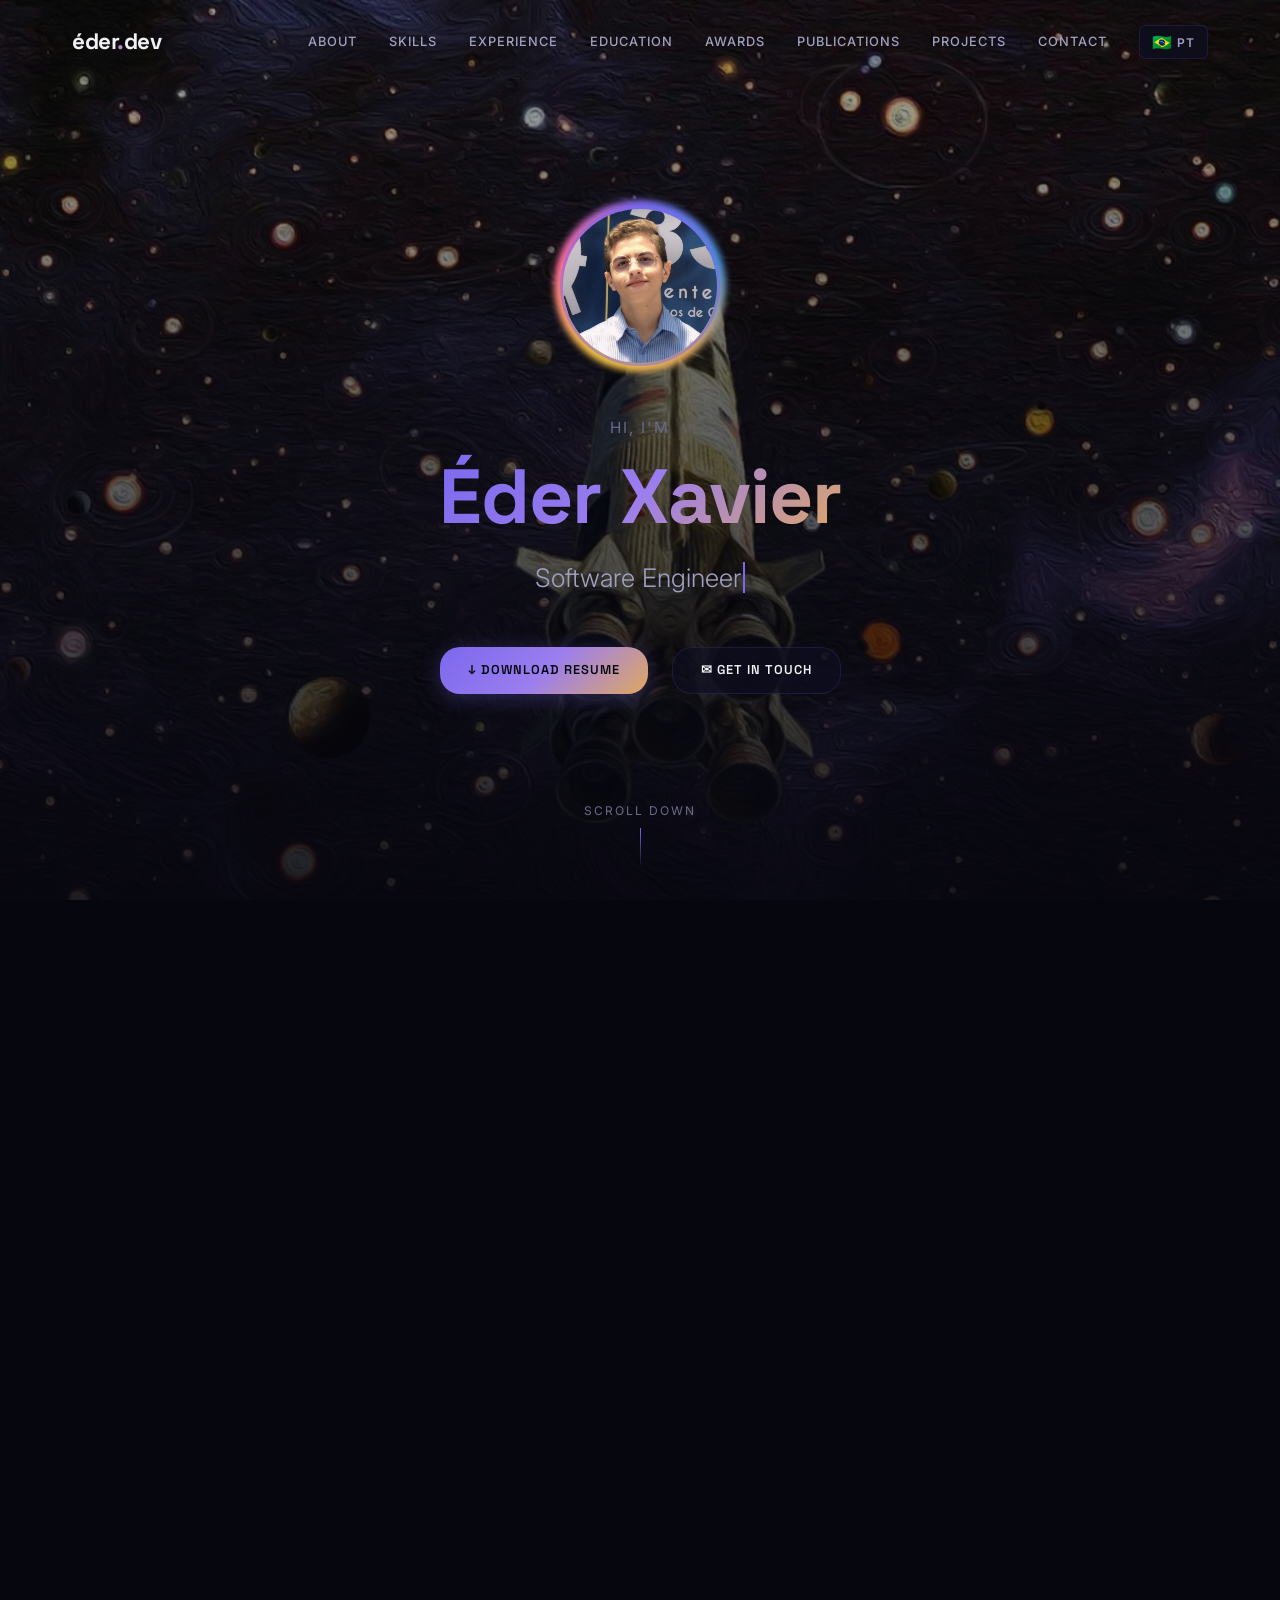
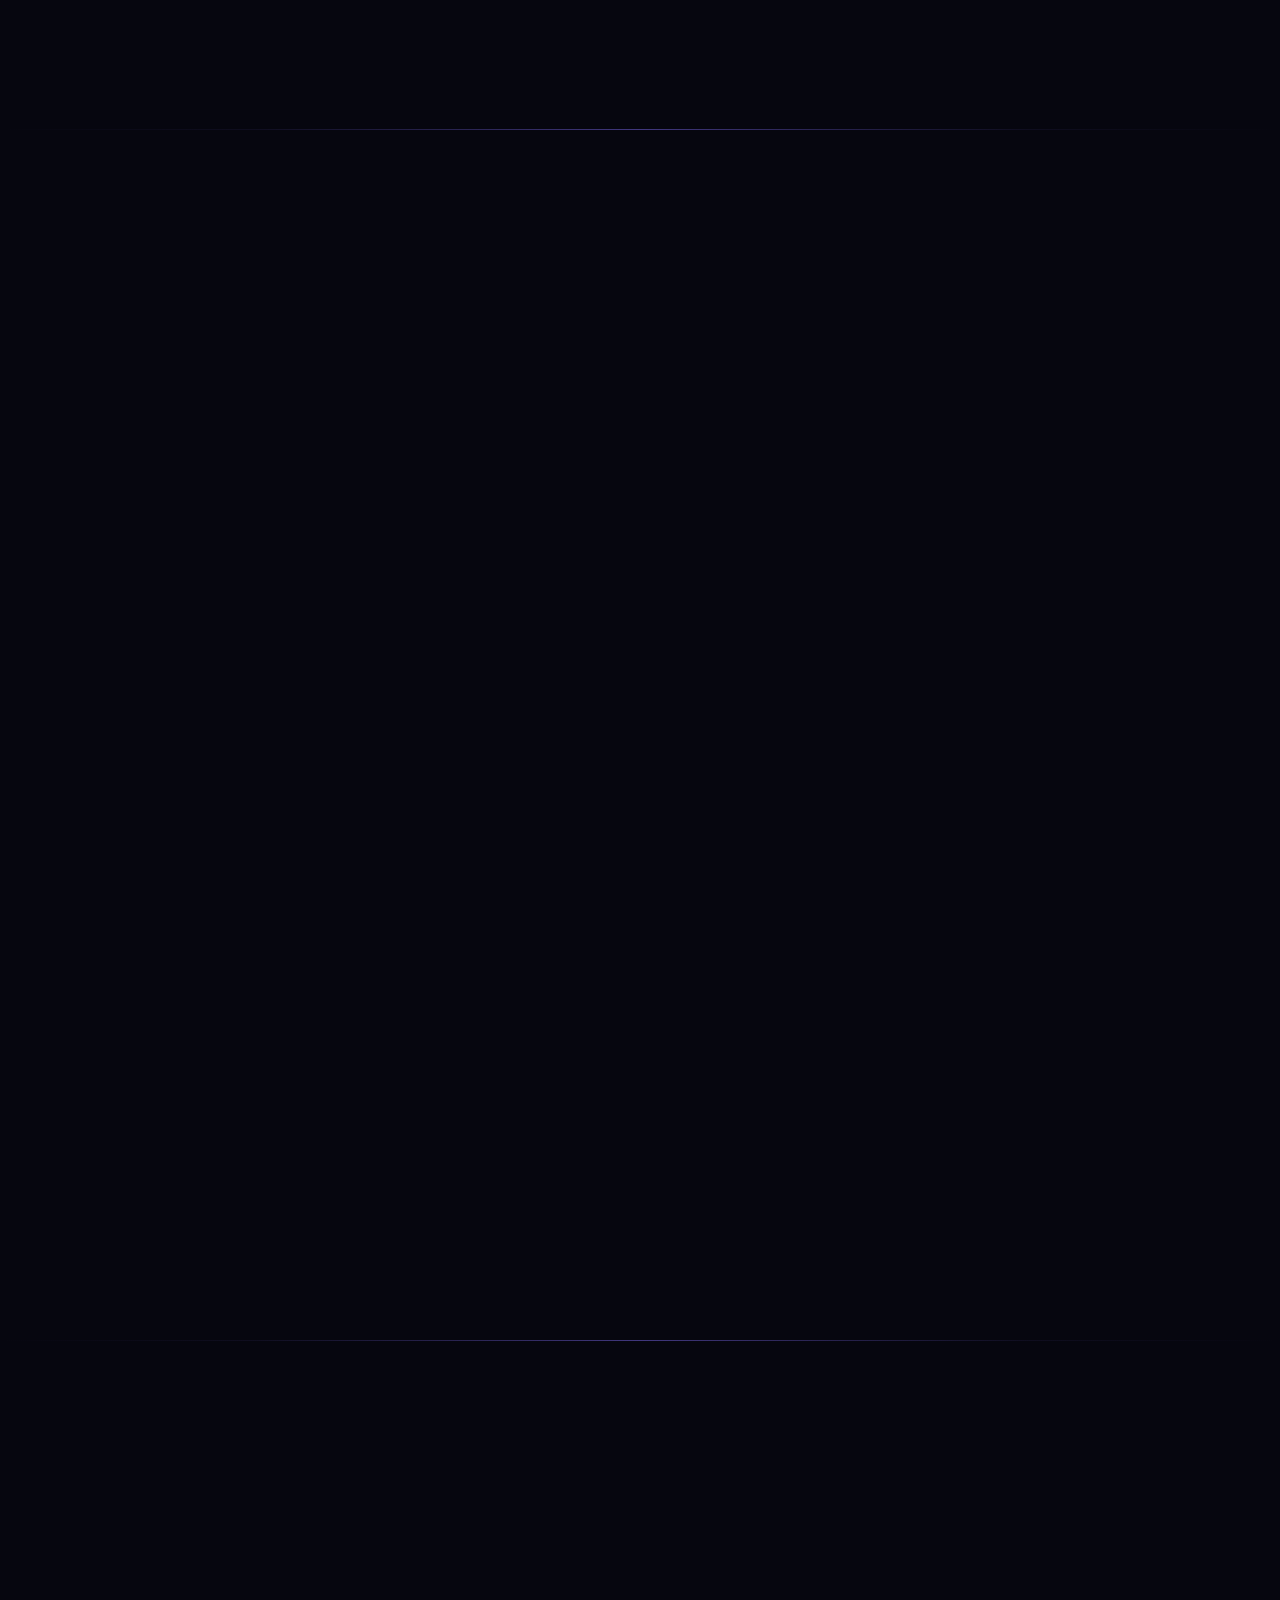
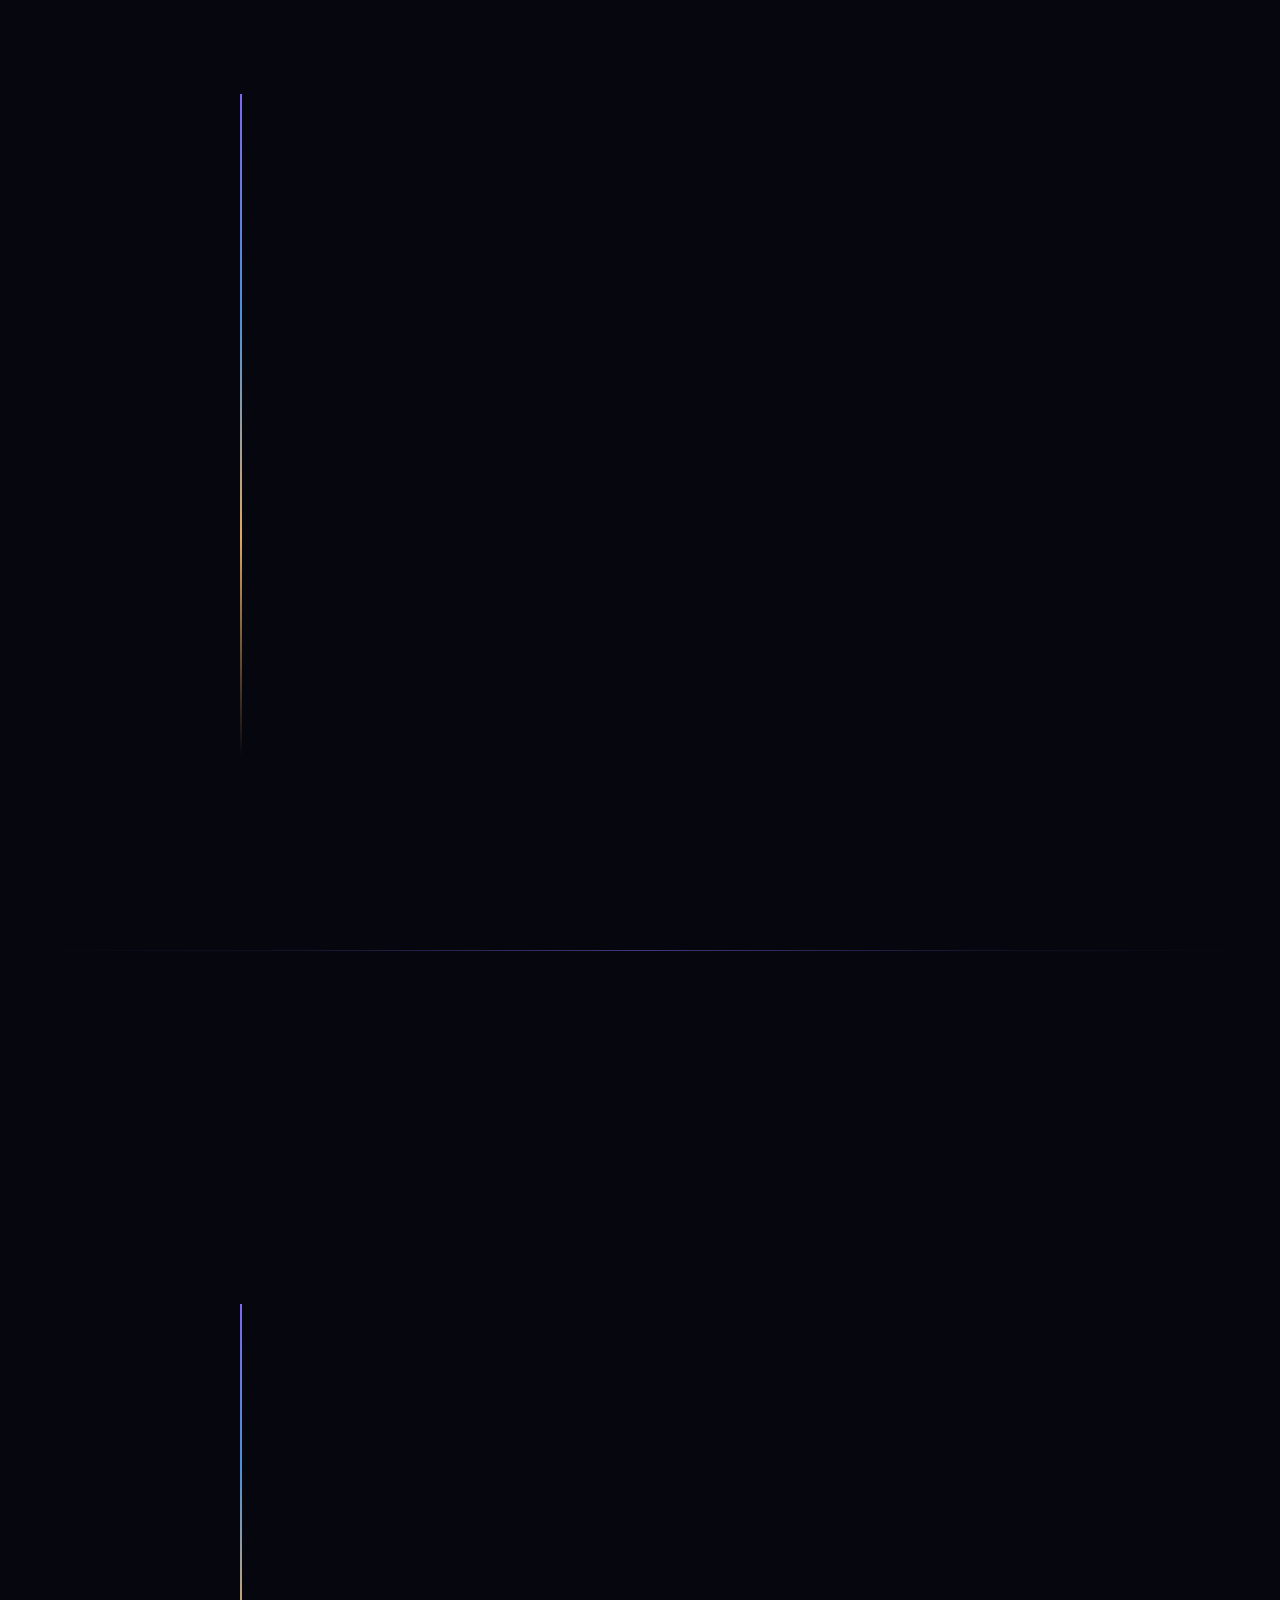
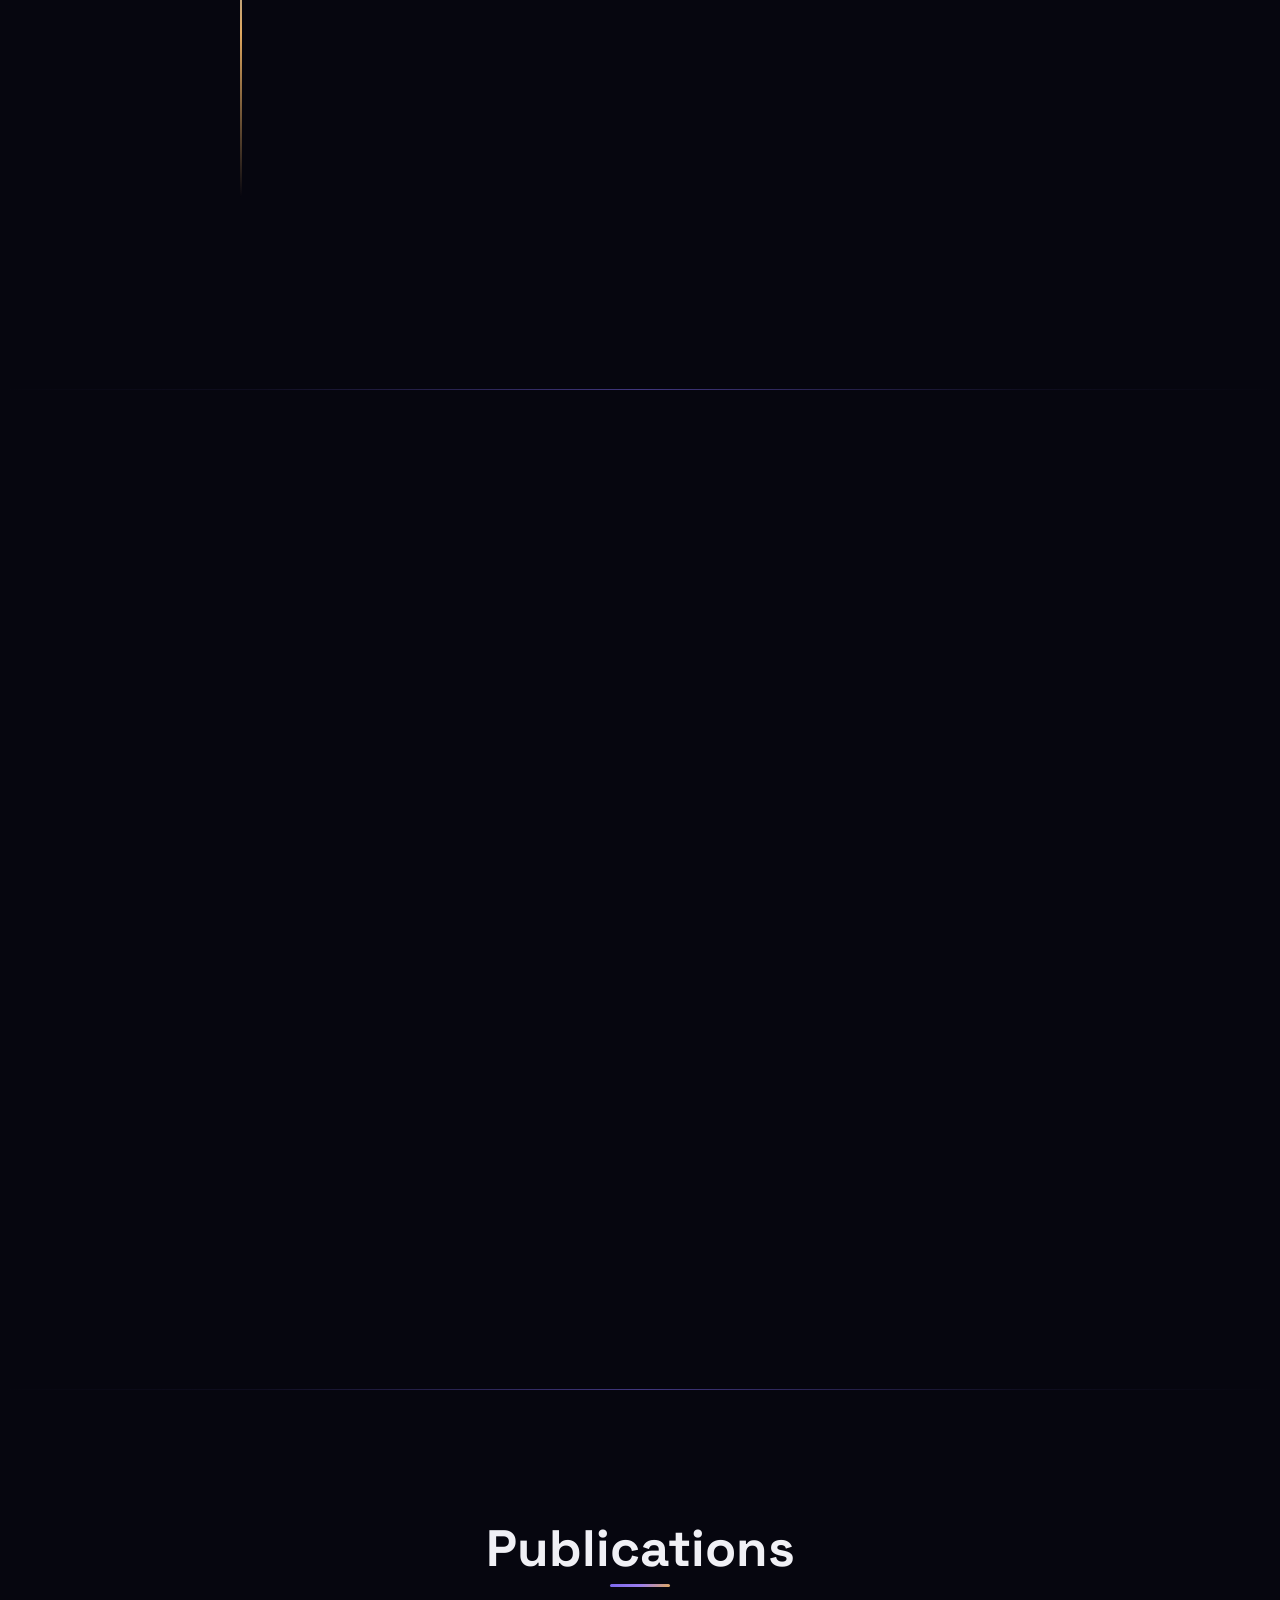
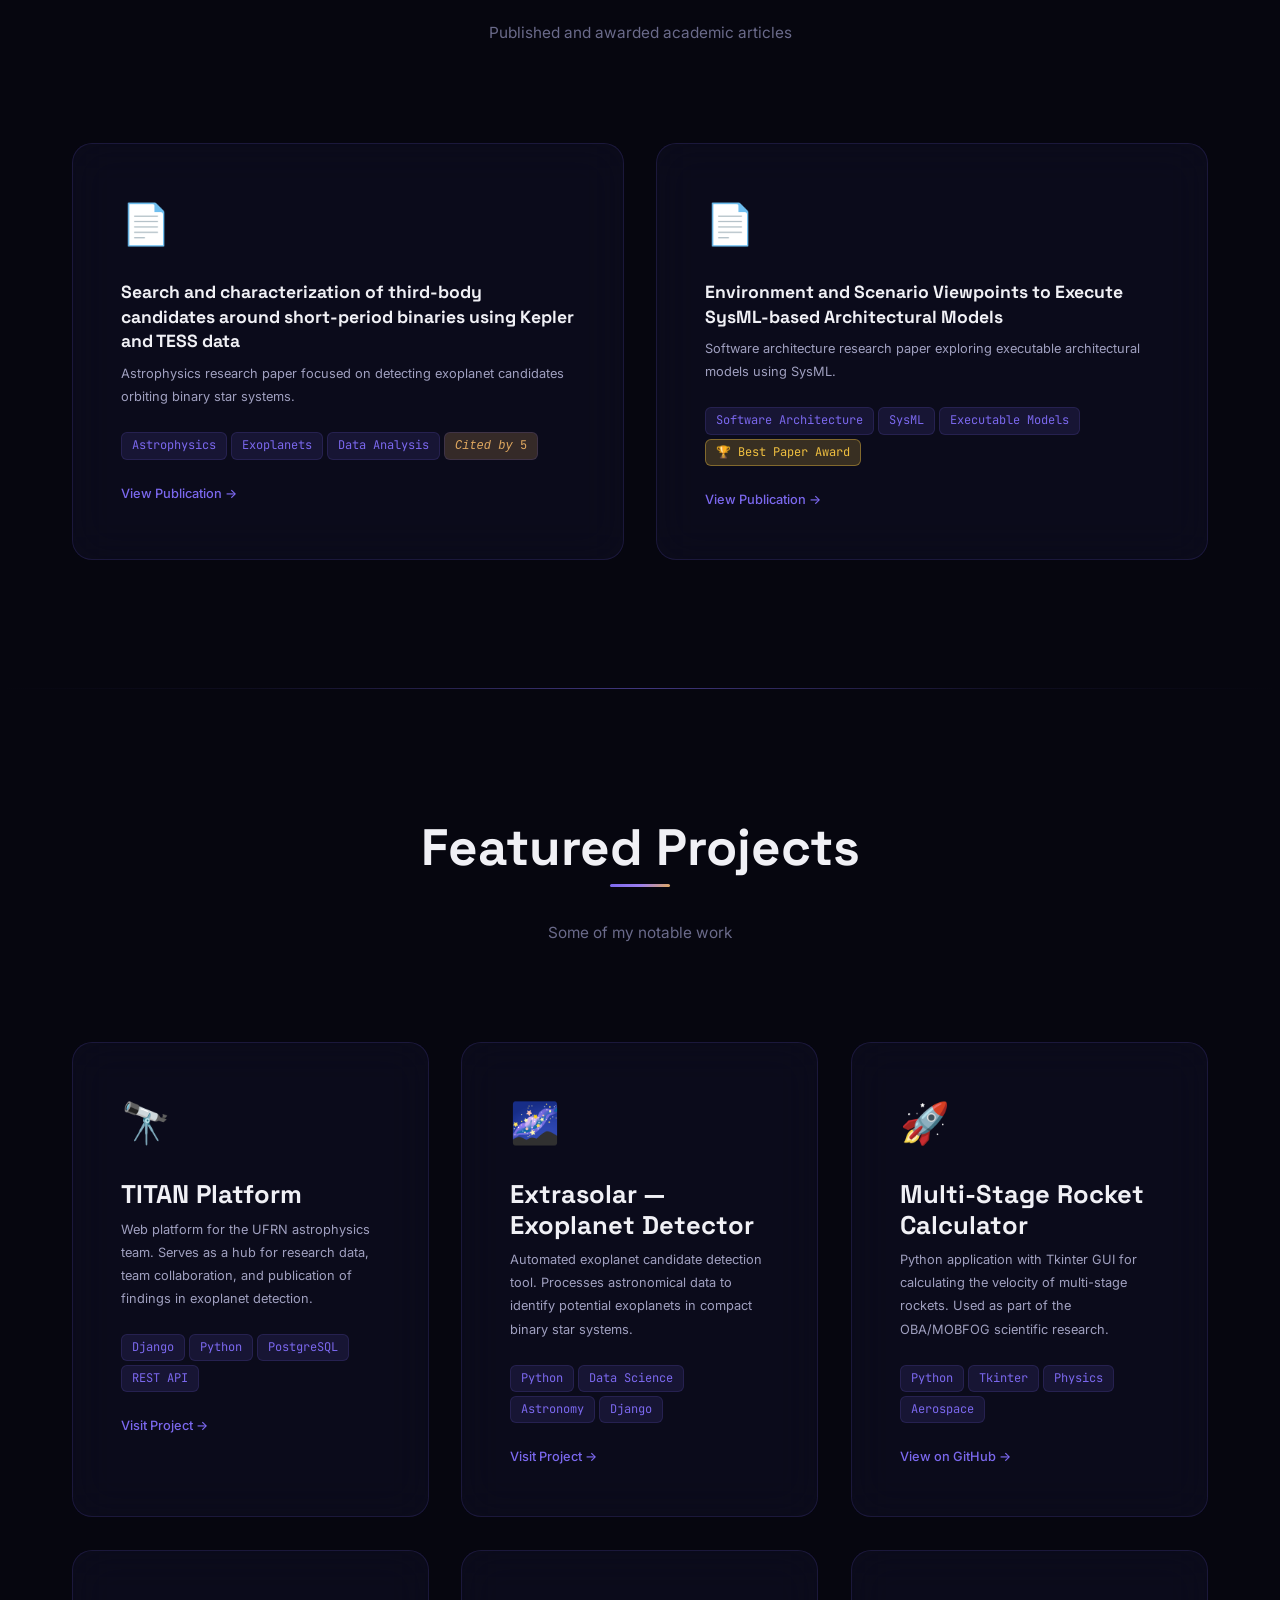
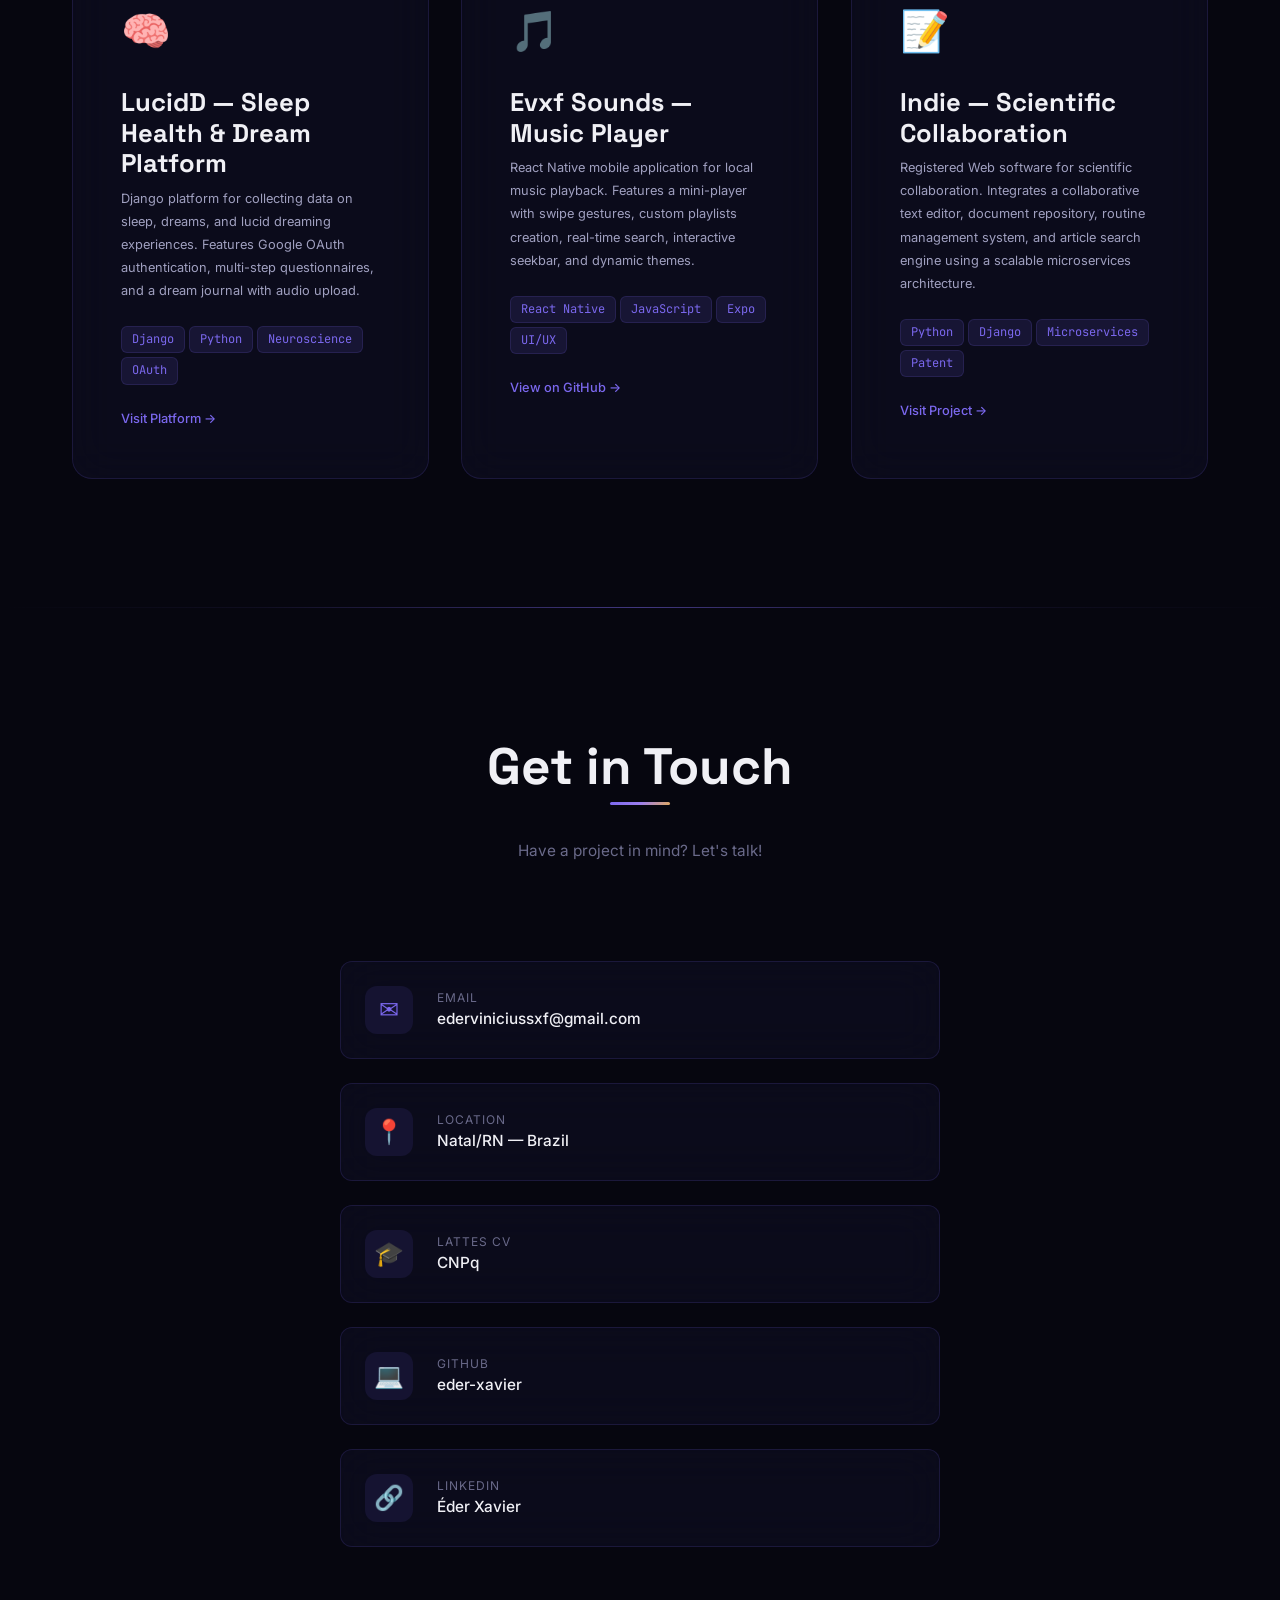
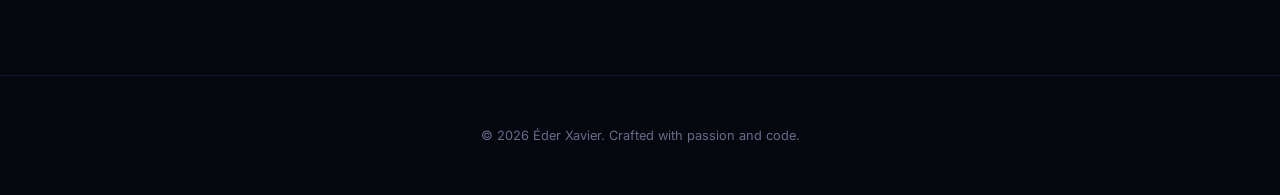
==== commit 07fb83ab: "add publication system" ====
--- a/index.html
+++ b/index.html
@@ -44,6 +44,7 @@
         <a href="#experience" class="nav__link" data-i18n="nav.experience">Experience</a>
         <a href="#education" class="nav__link" data-i18n="nav.education">Education</a>
         <a href="#awards" class="nav__link" data-i18n="nav.awards">Awards</a>
+        <a href="#publications" class="nav__link" data-i18n="nav.publications">Publications</a>
         <a href="#projects" class="nav__link" data-i18n="nav.projects">Projects</a>
         <a href="#contact" class="nav__link" data-i18n="nav.contact">Contact</a>
 
@@ -124,11 +125,11 @@
         <div class="about__info reveal reveal-delay-2">
           <div class="about__stats">
             <div class="stat">
-              <div class="stat__number" data-count="4" data-suffix="+">0</div>
+              <div class="stat__number" data-count="5" data-suffix="+">0</div>
               <div class="stat__label" data-i18n="stat.years">Years of Experience</div>
             </div>
             <div class="stat">
-              <div class="stat__number" data-count="10" data-suffix="+">0</div>
+              <div class="stat__number" data-count="40" data-suffix="+">0</div>
               <div class="stat__label" data-i18n="stat.projects">Projects Completed</div>
             </div>
             <div class="stat">
@@ -338,31 +339,88 @@
 
       <div class="awards__grid">
         <div class="award-card reveal reveal-delay-1">
+          <div class="award-card__icon">🎖️</div>
+          <h3 class="award-card__title" data-i18n="award_bestpaper.title">Best Paper Award</h3>
+          <span class="award-card__year">2026</span>
+          <p class="award-card__org" data-i18n="award_bestpaper.org">MODELSWARD</p>
+        </div>
+
+        <div class="award-card reveal reveal-delay-2">
           <div class="award-card__icon">🏆</div>
           <h3 class="award-card__title" data-i18n="award1.title">2nd Place — Scientific Highlight</h3>
           <span class="award-card__year">2022</span>
           <p class="award-card__org" data-i18n="award1.org">UFRN IC & Technology</p>
         </div>
 
-        <div class="award-card reveal reveal-delay-2">
+        <div class="award-card reveal reveal-delay-3">
           <div class="award-card__icon">🥇</div>
           <h3 class="award-card__title" data-i18n="award2.title">Gold Medal</h3>
           <span class="award-card__year">2022</span>
           <p class="award-card__org" data-i18n="award2.org">MOBFOG — Brazilian Rocket Olympiad</p>
         </div>
 
-        <div class="award-card reveal reveal-delay-3">
+        <div class="award-card reveal reveal-delay-4">
           <div class="award-card__icon">🏅</div>
           <h3 class="award-card__title" data-i18n="award3.title">Honor Award</h3>
           <span class="award-card__year">2021</span>
           <p class="award-card__org" data-i18n="award3.org">ONC — National Science Olympiad</p>
         </div>
 
-        <div class="award-card reveal reveal-delay-4">
+        <div class="award-card reveal reveal-delay-5">
           <div class="award-card__icon">📜</div>
           <h3 class="award-card__title" data-i18n="award4.title">Honorable Mention</h3>
           <span class="award-card__year">2021</span>
           <p class="award-card__org" data-i18n="award4.org">ONHB — National History Olympiad</p>
+        </div>
+      </div>
+    </div>
+  </section>
+
+  <div class="section-divider"></div>
+
+  <!-- ========== PUBLICATIONS SECTION ========== -->
+  <section class="section" id="publications">
+    <div class="container">
+      <div class="section__header reveal">
+        <h2 class="section__title" data-i18n="publications.title">Publications</h2>
+        <p class="section__subtitle" data-i18n="publications.subtitle">Published and awarded academic articles</p>
+      </div>
+
+      <div class="projects__grid">
+        <!-- Paper 1 -->
+        <div class="card reveal reveal-delay-1">
+          <div class="card__icon">📄</div>
+          <h3 class="card__title" data-i18n="pub1.title" style="font-size: 1.1rem; line-height: 1.4;">Search and characterization of third-body candidates around short-period binaries using Kepler and TESS data</h3>
+          <p class="card__description" data-i18n="pub1.desc" style="margin-top: var(--space-sm);">
+            Astrophysics research paper focused on detecting exoplanet candidates orbiting binary star systems.
+          </p>
+          <div class="card__tags">
+            <span class="tag">Astrophysics</span>
+            <span class="tag">Exoplanets</span>
+            <span class="tag">Data Analysis</span>
+            <span class="tag" style="background: rgba(224, 168, 96, 0.2); color: var(--color-accent-amber);"><i data-i18n="pub.cited">Cited by</i> 5</span>
+          </div>
+          <a href="https://scholar.google.com/citations?view_op=view_citation&hl=en&user=uXyWhuAAAAAJ&citation_for_view=uXyWhuAAAAAJ:u-x6o8ySG0sC" class="card__link" target="_blank" rel="noopener">
+            View Publication →
+          </a>
+        </div>
+
+        <!-- Paper 2 -->
+        <div class="card reveal reveal-delay-2">
+          <div class="card__icon">📄</div>
+          <h3 class="card__title" data-i18n="pub2.title" style="font-size: 1.1rem; line-height: 1.4;">Environment and Scenario Viewpoints to Execute SysML-based Architectural Models</h3>
+          <p class="card__description" data-i18n="pub2.desc" style="margin-top: var(--space-sm);">
+            Software architecture research paper exploring executable architectural models using SysML.
+          </p>
+          <div class="card__tags">
+            <span class="tag">Software Architecture</span>
+            <span class="tag">SysML</span>
+            <span class="tag">Executable Models</span>
+            <span class="tag" style="background: rgba(240, 192, 64, 0.2); color: var(--color-accent-gold); border: 1px solid rgba(240, 192, 64, 0.4);">🏆 <span data-i18n="pub.bestpaper">Best Paper Award</span></span>
+          </div>
+          <a href="https://scholar.google.com/citations?view_op=view_citation&hl=en&user=uXyWhuAAAAAJ&citation_for_view=uXyWhuAAAAAJ:d1gkVwhDpl0C" class="card__link" target="_blank" rel="noopener">
+            View Publication →
+          </a>
         </div>
       </div>
     </div>
@@ -432,6 +490,60 @@
             View on GitHub →
           </a>
         </div>
+
+        <!-- LucidD -->
+        <div class="card reveal reveal-delay-1">
+          <div class="card__icon">🧠</div>
+          <h3 class="card__title" data-i18n="proj4.title">LucidD — Sleep Health & Dream Platform</h3>
+          <p class="card__description" data-i18n="proj4.desc">
+            Django platform for collecting data on sleep, dreams, and lucid dreaming experiences. Features Google OAuth authentication, multi-step questionnaires, and a dream journal with audio upload.
+          </p>
+          <div class="card__tags">
+            <span class="tag">Django</span>
+            <span class="tag">Python</span>
+            <span class="tag">Neuroscience</span>
+            <span class="tag">OAuth</span>
+          </div>
+          <a href="https://neuro.ufrn.br/sonhoslucidos" class="card__link" target="_blank" rel="noopener">
+            Visit Platform →
+          </a>
+        </div>
+
+        <!-- Evxf Sounds -->
+        <div class="card reveal reveal-delay-2">
+          <div class="card__icon">🎵</div>
+          <h3 class="card__title" data-i18n="proj5.title">Evxf Sounds — Music Player</h3>
+          <p class="card__description" data-i18n="proj5.desc">
+            React Native mobile application for local music playback. Features a mini-player with swipe gestures, custom playlists creation, real-time search, interactive seekbar, and dynamic themes.
+          </p>
+          <div class="card__tags">
+            <span class="tag">React Native</span>
+            <span class="tag">JavaScript</span>
+            <span class="tag">Expo</span>
+            <span class="tag">UI/UX</span>
+          </div>
+          <a href="https://github.com/eder-xavier/Evxfsounds/" class="card__link" target="_blank" rel="noopener">
+            View on GitHub →
+          </a>
+        </div>
+
+        <!-- Indie -->
+        <div class="card reveal reveal-delay-3">
+          <div class="card__icon">📝</div>
+          <h3 class="card__title" data-i18n="proj6.title">Indie — Scientific Collaboration</h3>
+          <p class="card__description" data-i18n="proj6.desc">
+            Registered Web software for scientific collaboration. Integrates a collaborative text editor, document repository, routine management system, and article search engine using a scalable microservices architecture.
+          </p>
+          <div class="card__tags">
+            <span class="tag">Python</span>
+            <span class="tag">Django</span>
+            <span class="tag">Microservices</span>
+            <span class="tag">Patent</span>
+          </div>
+          <a href="https://indie.net.br/" class="card__link" target="_blank" rel="noopener">
+            Visit Project →
+          </a>
+        </div>
       </div>
     </div>
   </section>
@@ -462,6 +574,14 @@
               <div class="contact-link__value" data-i18n="contact.location.value">Natal/RN — Brazil</div>
             </div>
           </div>
+
+          <a href="http://lattes.cnpq.br/1606641179245455" class="contact-link" target="_blank" rel="noopener">
+            <div class="contact-link__icon">🎓</div>
+            <div>
+              <div class="contact-link__label" data-i18n="contact.label.lattes">Currículo Lattes</div>
+              <div class="contact-link__value">CNPq</div>
+            </div>
+          </a>
 
           <a href="https://github.com/eder-xavier/" class="contact-link" target="_blank" rel="noopener">
             <div class="contact-link__icon">💻</div>
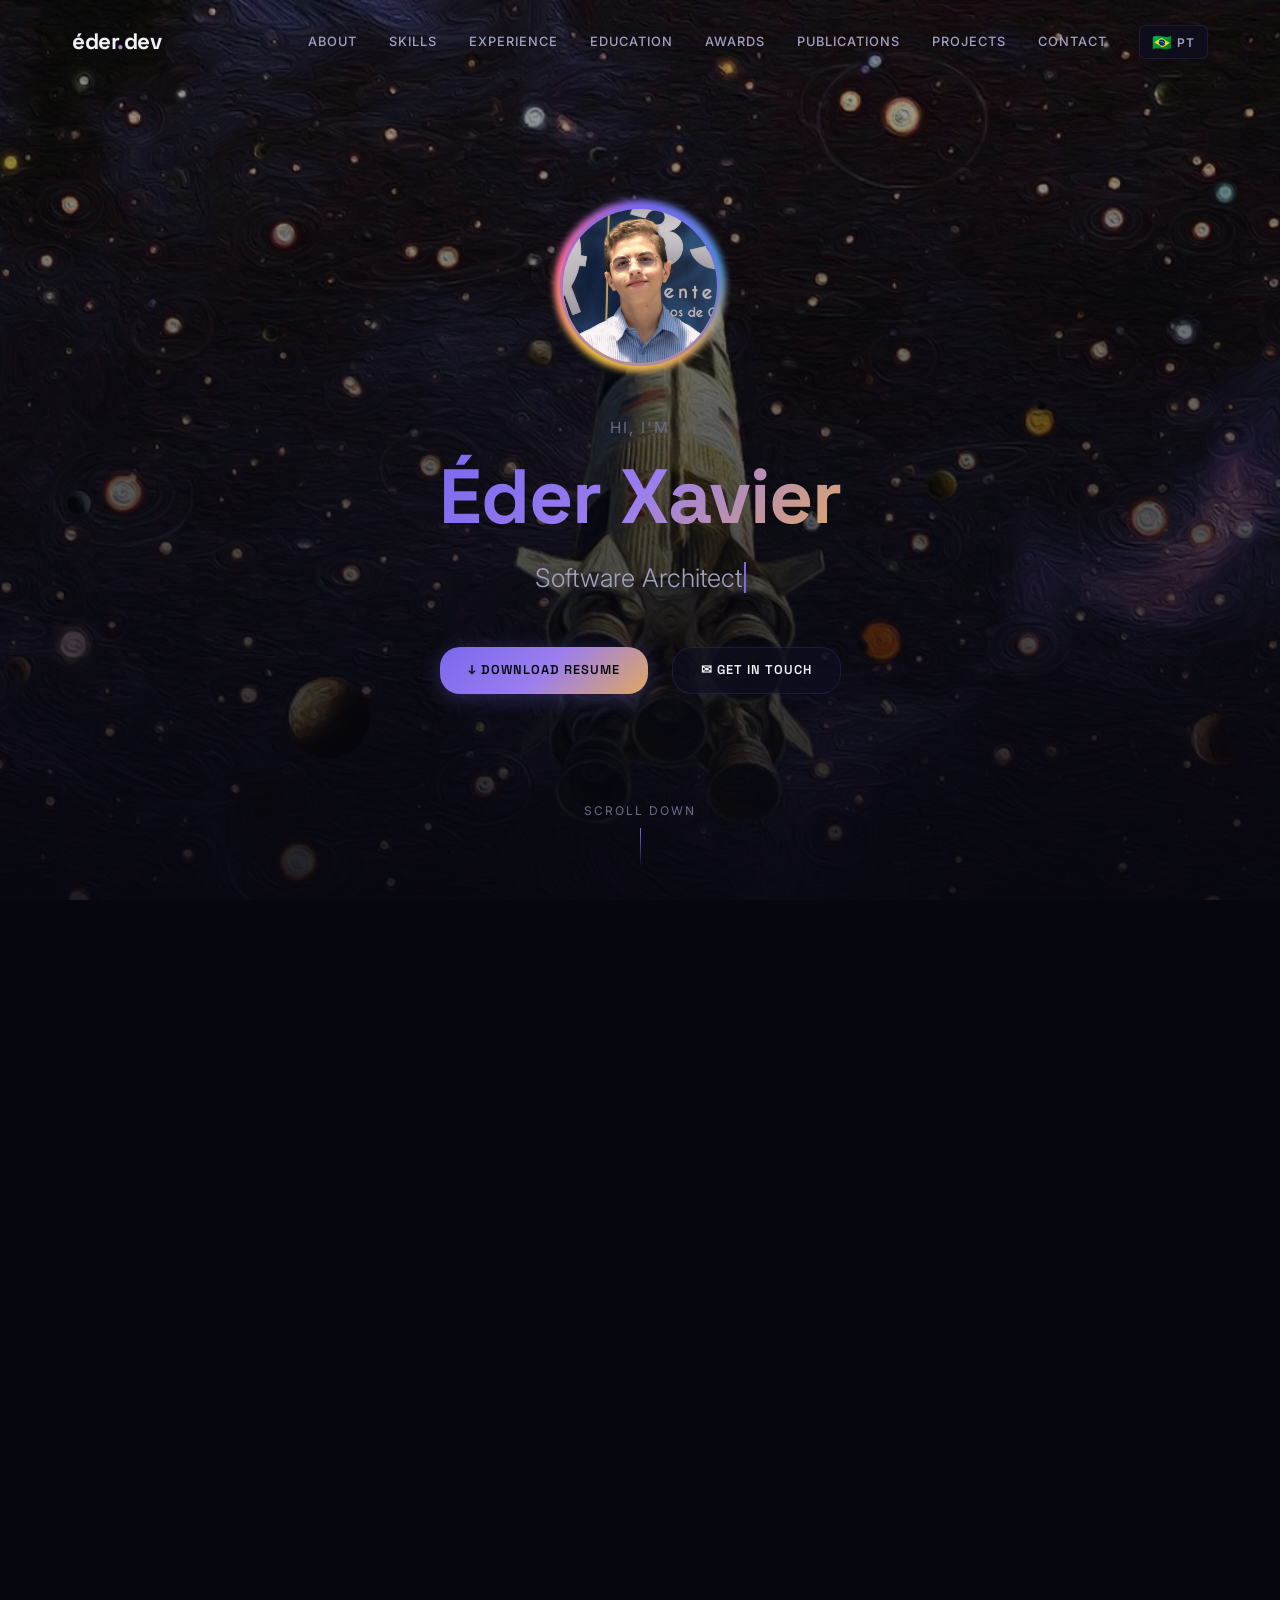
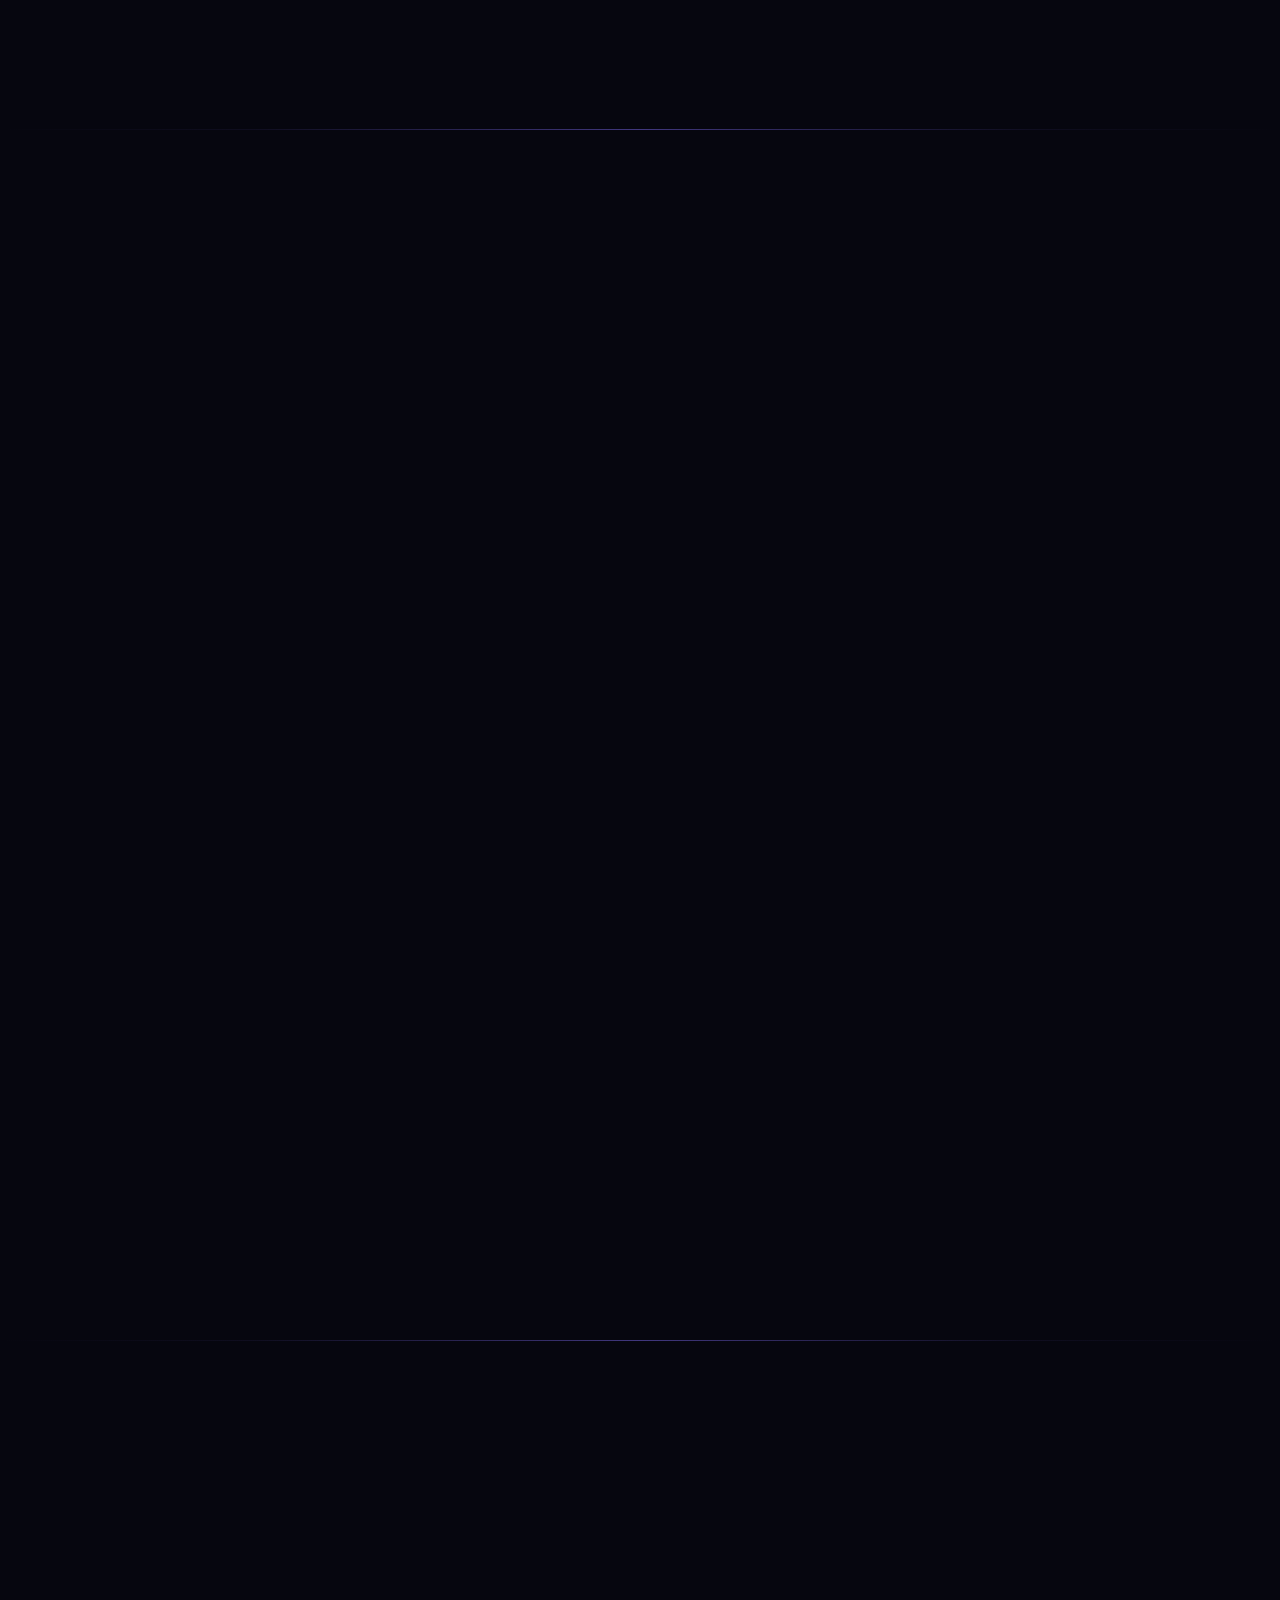
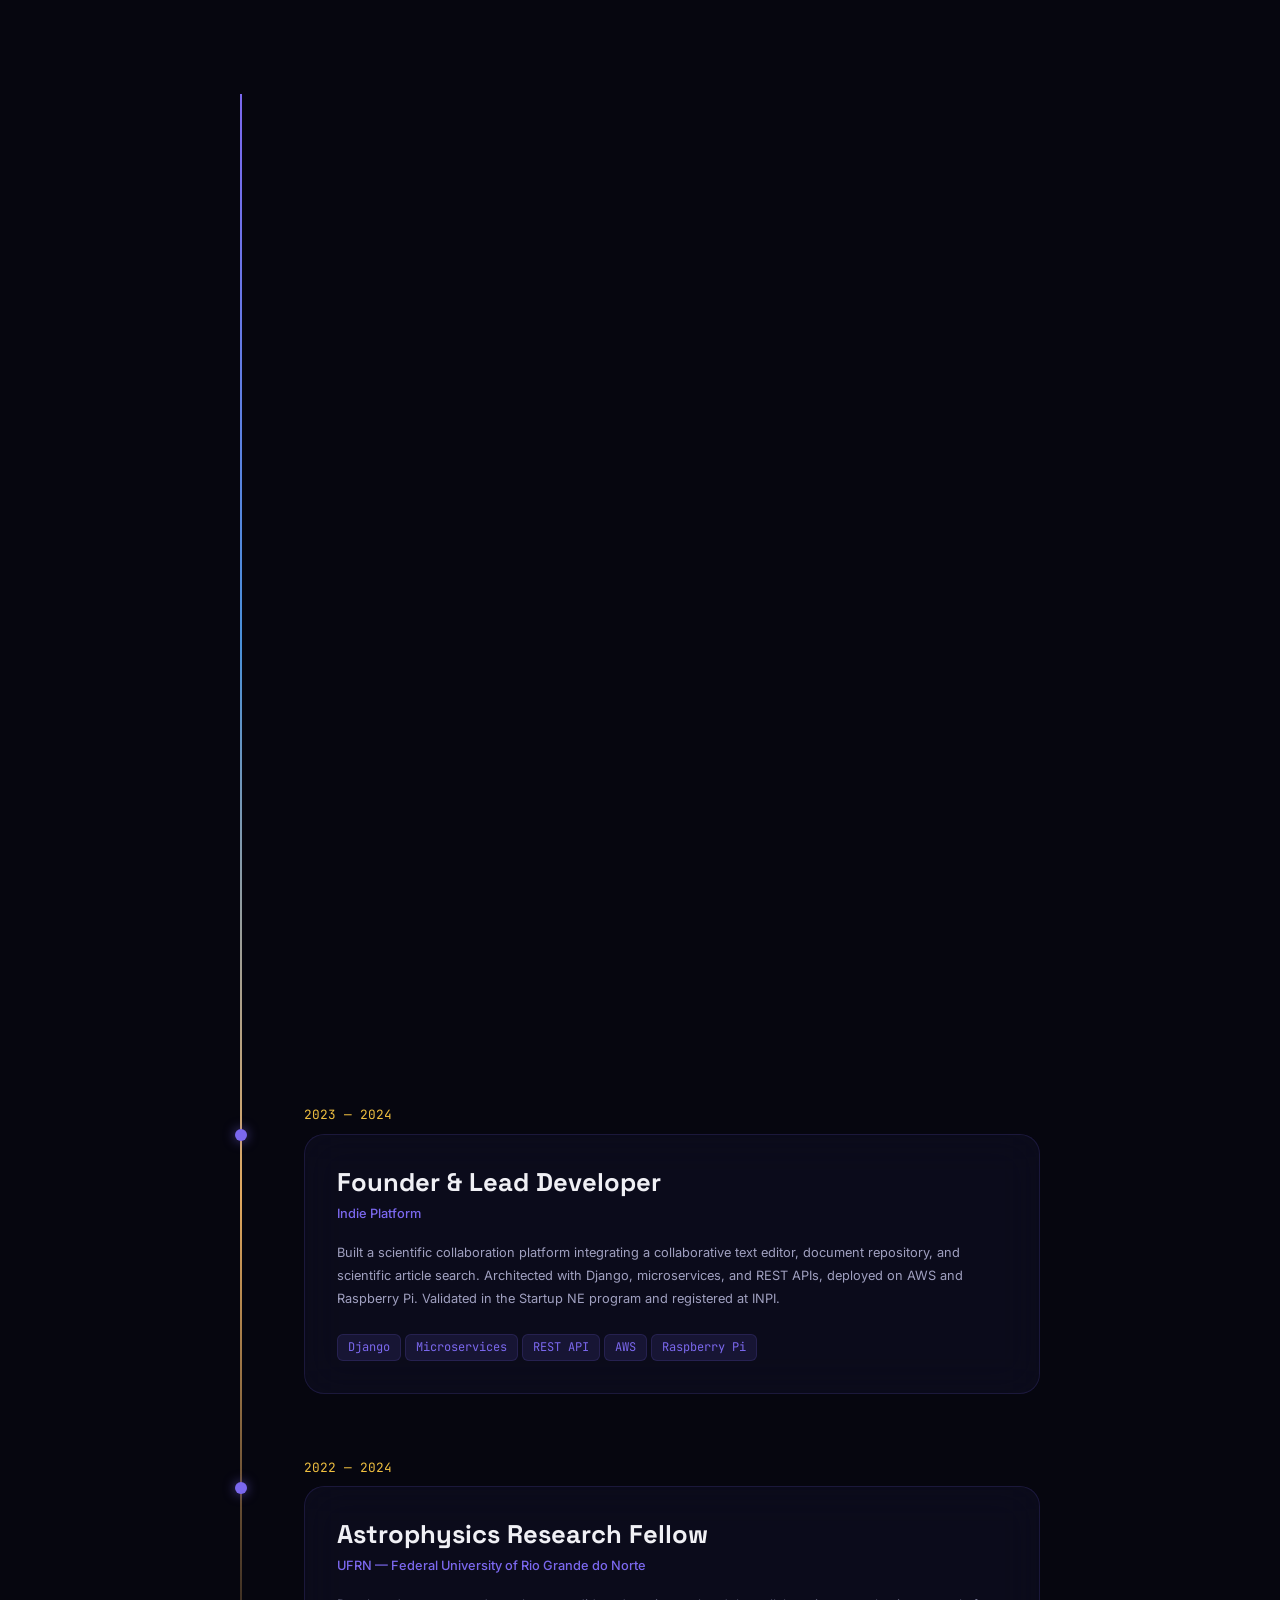
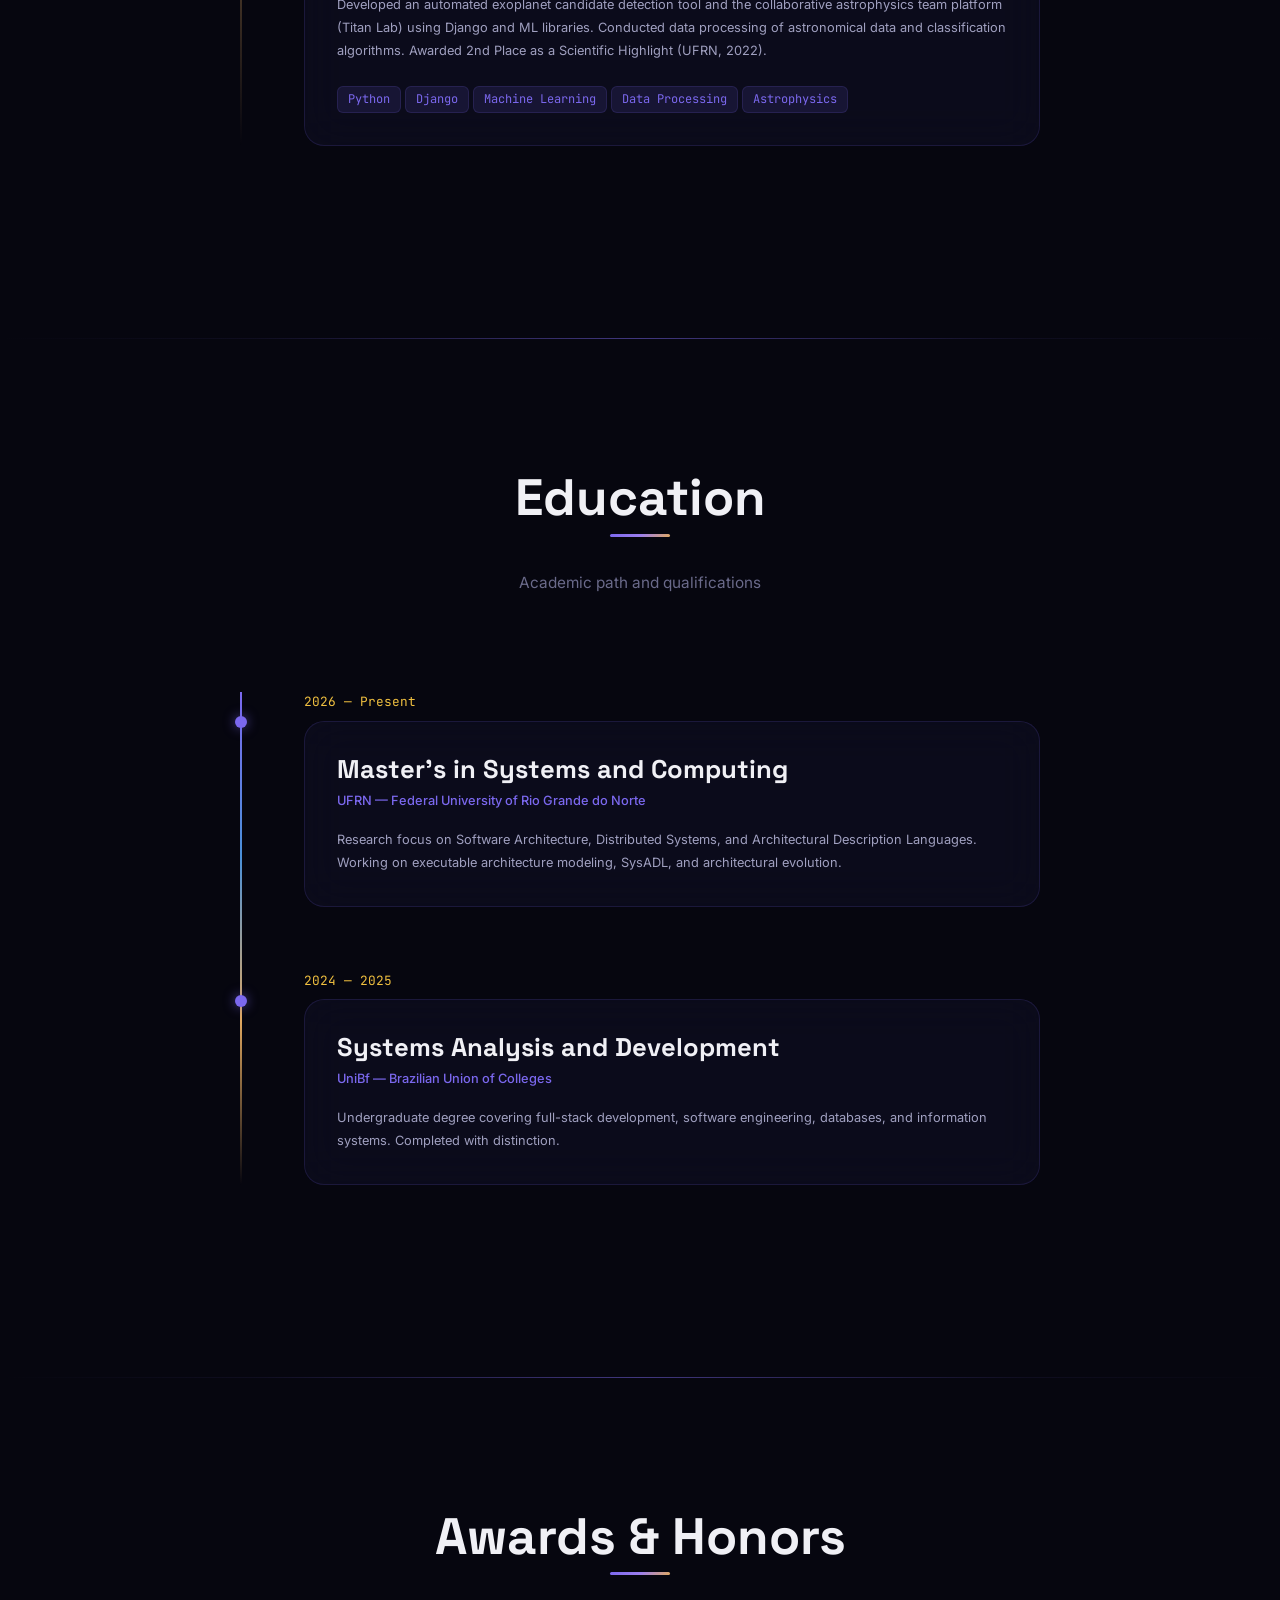
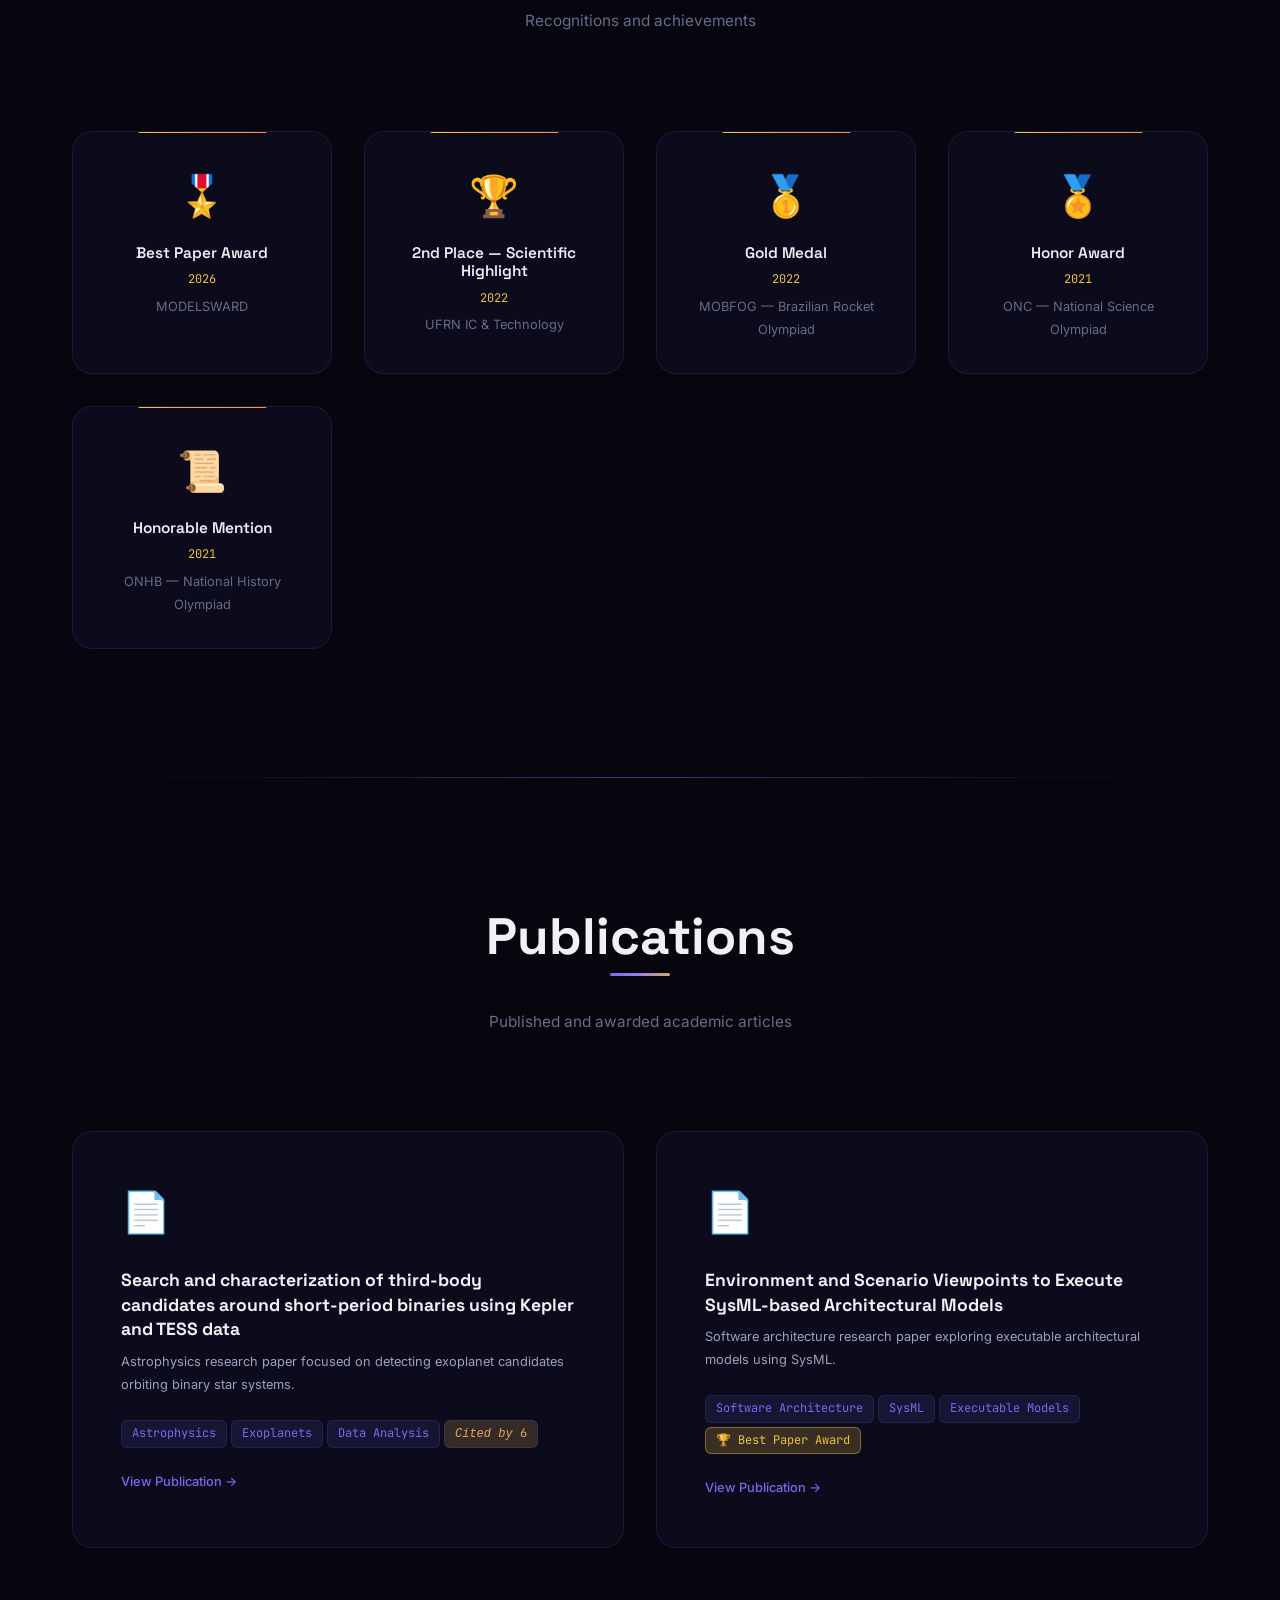
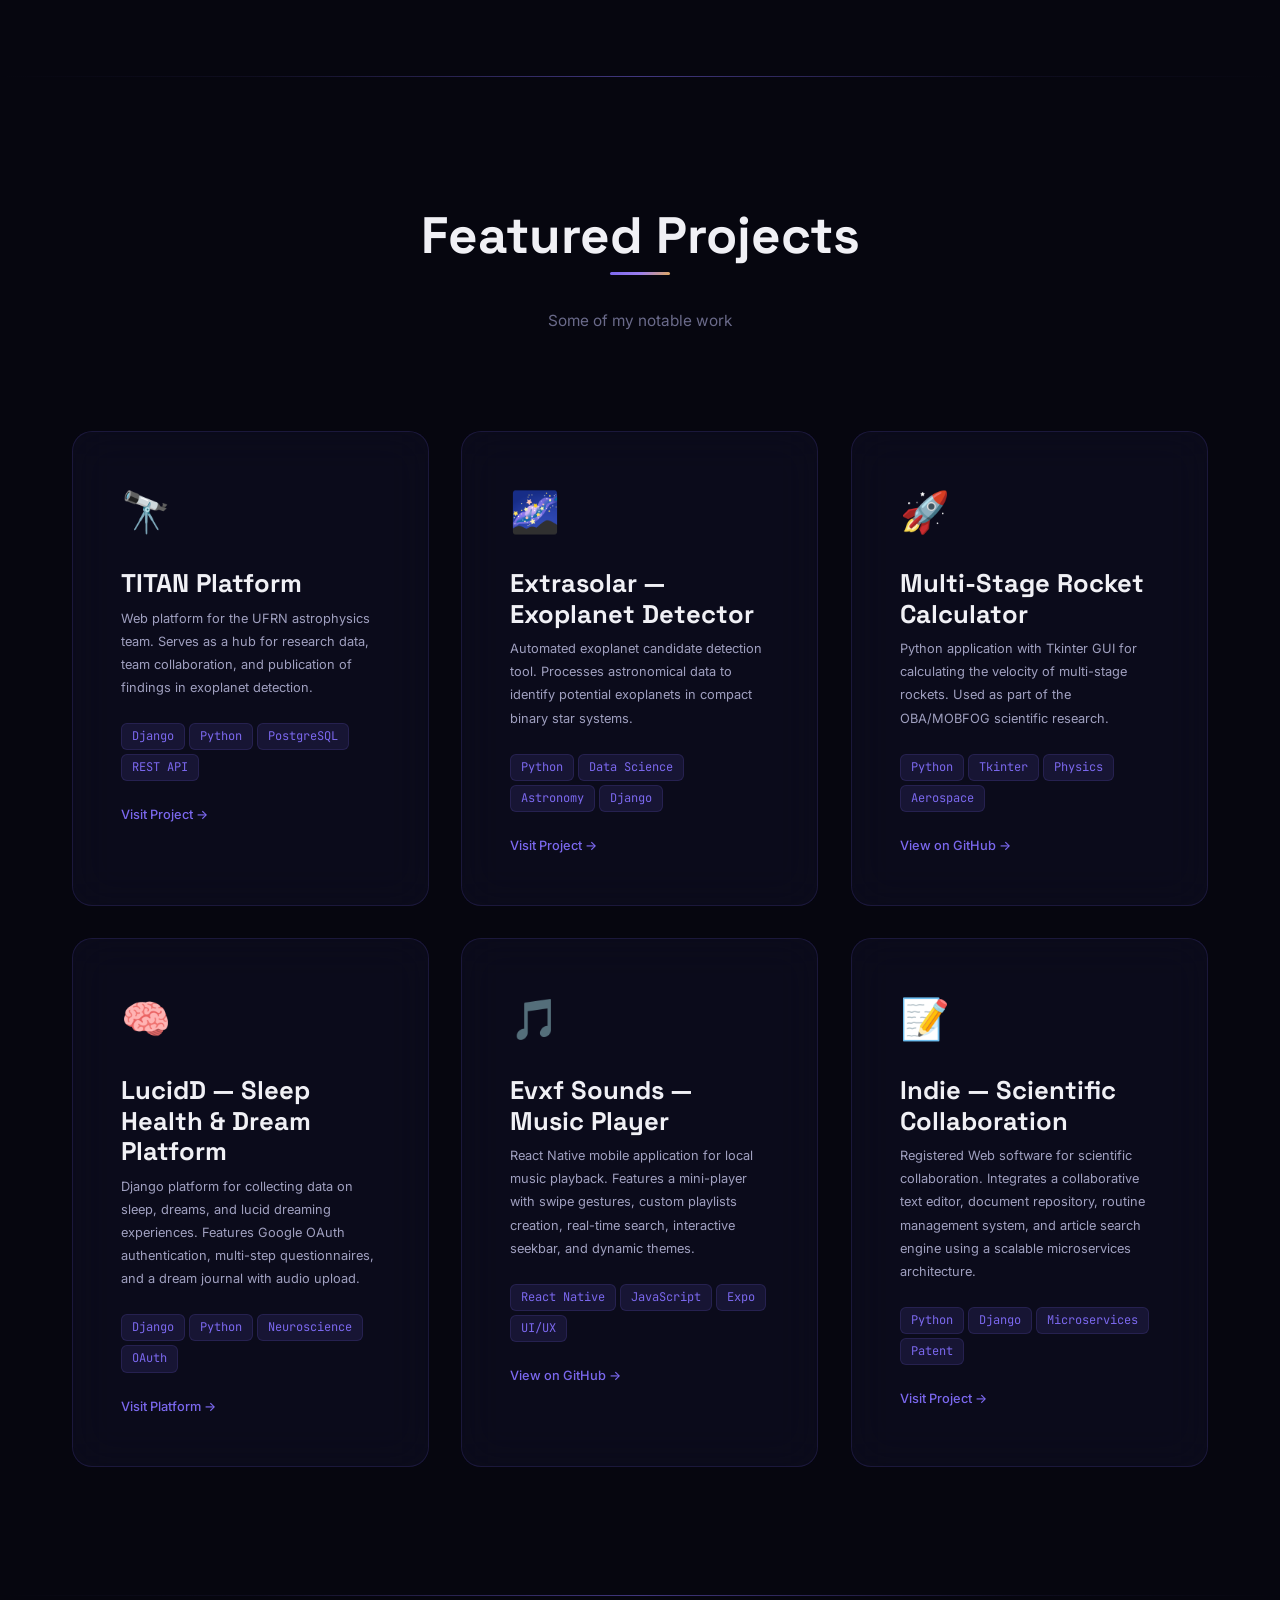
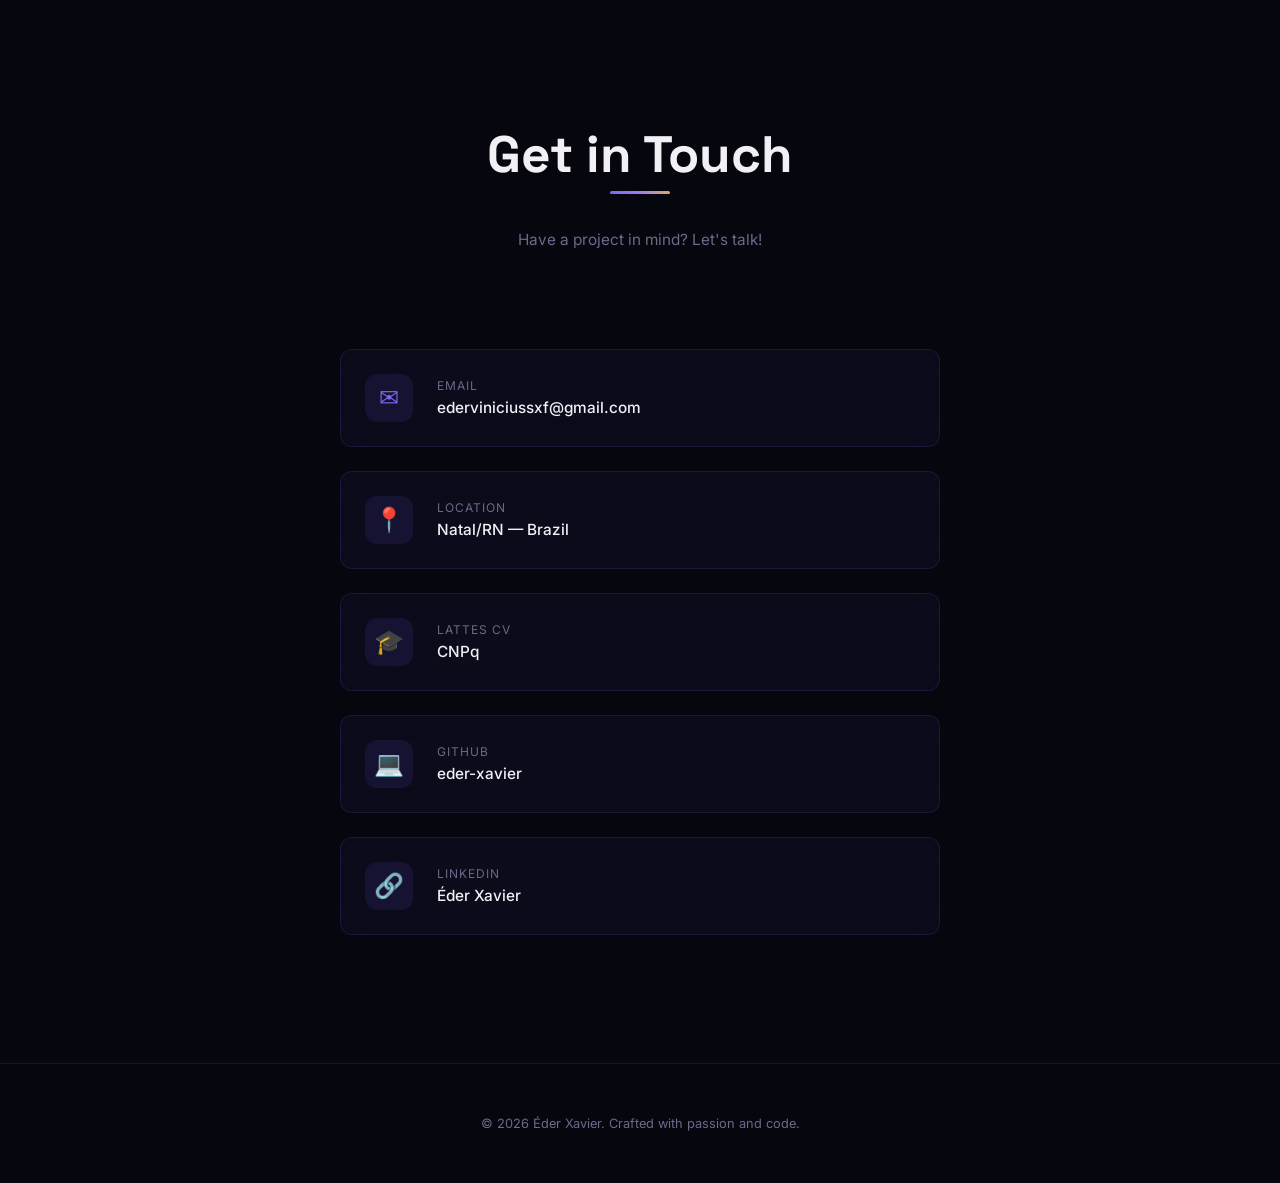
==== commit e3837f57: "experience update" ====
--- a/index.html
+++ b/index.html
@@ -3,13 +3,13 @@
 <head>
   <meta charset="UTF-8">
   <meta name="viewport" content="width=device-width, initial-scale=1.0">
-  <meta name="description" content="Éder Xavier — Software Engineer, Astrophysics Researcher & MSc Student. Portfolio showcasing projects in software architecture, distributed systems, and exoplanet detection.">
-  <meta name="keywords" content="Éder Xavier, Software Engineer, Portfolio, UFRN, Astrophysics, Python, JavaScript, Django, React">
+  <meta name="description" content="Éder Xavier — Software Architect, Researcher & MSc Student. Portfolio showcasing projects in software architecture, distributed systems, and computational neuroscience.">
+  <meta name="keywords" content="Éder Xavier, Software Architect, Software Engineer, Portfolio, UFRN, Astrophysics, Neuroscience, Python, Django, React">
   <meta name="author" content="Éder Xavier">
-  <meta property="og:title" content="Éder Xavier — Software Engineer & Researcher">
+  <meta property="og:title" content="Éder Xavier — Software Architect & Researcher">
   <meta property="og:description" content="Portfolio showcasing software architecture, astrophysics research, and innovative web platforms.">
   <meta property="og:type" content="website">
-  <title>Éder Xavier — Software Engineer & Researcher</title>
+  <title>Éder Xavier — Software Architect & Researcher</title>
 
   <!-- Stylesheets -->
   <link rel="stylesheet" href="css/base.css">
@@ -245,41 +245,101 @@
       </div>
 
       <div class="timeline">
+        <!-- Software Architecture -->
+        <div class="timeline__item reveal">
+          <div class="timeline__dot"></div>
+          <div class="timeline__date" data-i18n="exp1.date">2024 — 2026</div>
+          <div class="timeline__card">
+            <h3 class="timeline__card-title" data-i18n="exp1.title">Software Architecture Researcher</h3>
+            <p class="timeline__card-subtitle" data-i18n="exp1.org">UFRN — Federal University of Rio Grande do Norte</p>
+            <p class="timeline__card-text" data-i18n="exp1.desc">
+              Developed tools for the simulation and execution of architectures based on the SysADL architectural description language. Modeled complex systems in engineering and automation. Published research articles in international conferences, including the Best Paper Award at MODELSWARD 2026.
+            </p>
+            <div class="card__tags">
+              <span class="tag">SysADL</span>
+              <span class="tag">SysML</span>
+              <span class="tag">Software Architecture</span>
+              <span class="tag">Simulation</span>
+              <span class="tag">MODELSWARD</span>
+            </div>
+          </div>
+        </div>
+
+        <!-- Computational Neuroscience -->
+        <div class="timeline__item reveal">
+          <div class="timeline__dot"></div>
+          <div class="timeline__date" data-i18n="exp2.date">2024 — 2025</div>
+          <div class="timeline__card">
+            <h3 class="timeline__card-title" data-i18n="exp2.title">Computational Neuroscience Researcher</h3>
+            <p class="timeline__card-subtitle" data-i18n="exp2.org">UFRN — Federal University of Rio Grande do Norte</p>
+            <p class="timeline__card-text" data-i18n="exp2.desc">
+              Developed machine learning algorithms for EEG analysis to automate sleep staging. Created a specialized research platform for the study of lucid dreaming (neuro.ufrn.br/sonhoslucidos).
+            </p>
+            <div class="card__tags">
+              <span class="tag">Neuroscience</span>
+              <span class="tag">Machine Learning</span>
+              <span class="tag">EEG</span>
+              <span class="tag">Django</span>
+              <span class="tag">Python</span>
+            </div>
+          </div>
+        </div>
+
+        <!-- Devaneios App -->
+        <div class="timeline__item reveal">
+          <div class="timeline__dot"></div>
+          <div class="timeline__date" data-i18n="exp3.date">2024 — 2025</div>
+          <div class="timeline__card">
+            <h3 class="timeline__card-title" data-i18n="exp3.title">Co-founder & Mobile Developer</h3>
+            <p class="timeline__card-subtitle" data-i18n="exp3.org">Devaneios App</p>
+            <p class="timeline__card-text" data-i18n="exp3.desc">
+              Developed a mobile app for monitoring spontaneous thought levels in patients before and after medication, implementing the complete front-end infrastructure with React Native.
+            </p>
+            <div class="card__tags">
+              <span class="tag">React Native</span>
+              <span class="tag">Mobile Dev</span>
+              <span class="tag">HealthTech</span>
+              <span class="tag">UI/UX</span>
+            </div>
+          </div>
+        </div>
+
+        <!-- Indie Platform -->
+        <div class="timeline__item reveal">
+          <div class="timeline__dot"></div>
+          <div class="timeline__date" data-i18n="exp4.date">2023 — 2024</div>
+          <div class="timeline__card">
+            <h3 class="timeline__card-title" data-i18n="exp4.title">Founder & Lead Developer</h3>
+            <p class="timeline__card-subtitle" data-i18n="exp4.org">Indie Platform</p>
+            <p class="timeline__card-text" data-i18n="exp4.desc">
+              Built a scientific collaboration platform integrating a collaborative text editor, document repository, and scientific article search. Architected with Django, microservices, and REST APIs, deployed on AWS and Raspberry Pi. Validated in the Startup NE program and registered at INPI.
+            </p>
+            <div class="card__tags">
+              <span class="tag">Django</span>
+              <span class="tag">Microservices</span>
+              <span class="tag">REST API</span>
+              <span class="tag">AWS</span>
+              <span class="tag">Raspberry Pi</span>
+            </div>
+          </div>
+        </div>
+
         <!-- Astrophysics Research -->
         <div class="timeline__item reveal">
           <div class="timeline__dot"></div>
-          <div class="timeline__date" data-i18n="exp1.date">2022 — 2024</div>
+          <div class="timeline__date" data-i18n="exp5.date">2022 — 2024</div>
           <div class="timeline__card">
-            <h3 class="timeline__card-title" data-i18n="exp1.title">Astrophysics Research Fellow</h3>
-            <p class="timeline__card-subtitle" data-i18n="exp1.org">UFRN — Federal University of Rio Grande do Norte</p>
-            <p class="timeline__card-text" data-i18n="exp1.desc">
-              Conducted research on exoplanet detection in compact binary systems. Discovered evidence of a potential exoplanet and pursued confirmation of another. Developed the TITAN astrophysics team platform (titan.ect.ufrn.br) and an automated exoplanet candidate detection tool (titan.ect.ufrn.br/extrassolar/) using Django, APIs, and specialized astrophysics libraries.
-            </p>
-            <div class="card__tags">
-              <span class="tag">Django</span>
-              <span class="tag">Python</span>
-              <span class="tag">REST API</span>
-              <span class="tag">Astrophysics</span>
-              <span class="tag">Data Analysis</span>
-            </div>
-          </div>
-        </div>
-
-        <!-- IC Junior -->
-        <div class="timeline__item reveal">
-          <div class="timeline__dot"></div>
-          <div class="timeline__date" data-i18n="exp2.date">2022 — 2023</div>
-          <div class="timeline__card">
-            <h3 class="timeline__card-title" data-i18n="exp2.title">Scientific Initiation Fellow (ICjr)</h3>
-            <p class="timeline__card-subtitle" data-i18n="exp2.org">OBA/MOBFOG — Brazilian Astronomy & Rocket Olympiad</p>
-            <p class="timeline__card-text" data-i18n="exp2.desc">
-              Focused on the scientific method applied to aerospace engineering. Carried out experimental and theoretical work in rocket construction. Also developed a multi-stage rocket speed calculator using Python with Tkinter interface.
+            <h3 class="timeline__card-title" data-i18n="exp5.title">Astrophysics Research Fellow</h3>
+            <p class="timeline__card-subtitle" data-i18n="exp5.org">UFRN — Federal University of Rio Grande do Norte</p>
+            <p class="timeline__card-text" data-i18n="exp5.desc">
+              Developed an automated exoplanet candidate detection tool and the collaborative astrophysics team platform (Titan Lab) using Django and ML libraries. Conducted data processing of astronomical data and classification algorithms. Awarded 2nd Place as a Scientific Highlight (UFRN, 2022).
             </p>
             <div class="card__tags">
               <span class="tag">Python</span>
-              <span class="tag">Tkinter</span>
-              <span class="tag">Aerospace</span>
-              <span class="tag">Scientific Method</span>
+              <span class="tag">Django</span>
+              <span class="tag">Machine Learning</span>
+              <span class="tag">Data Processing</span>
+              <span class="tag">Astrophysics</span>
             </div>
           </div>
         </div>
@@ -398,7 +458,7 @@
             <span class="tag">Astrophysics</span>
             <span class="tag">Exoplanets</span>
             <span class="tag">Data Analysis</span>
-            <span class="tag" style="background: rgba(224, 168, 96, 0.2); color: var(--color-accent-amber);"><i data-i18n="pub.cited">Cited by</i> 5</span>
+            <span class="tag" style="background: rgba(224, 168, 96, 0.2); color: var(--color-accent-amber);"><i data-i18n="pub.cited">Cited by</i> 6</span>
           </div>
           <a href="https://scholar.google.com/citations?view_op=view_citation&hl=en&user=uXyWhuAAAAAJ&citation_for_view=uXyWhuAAAAAJ:u-x6o8ySG0sC" class="card__link" target="_blank" rel="noopener">
             View Publication →
